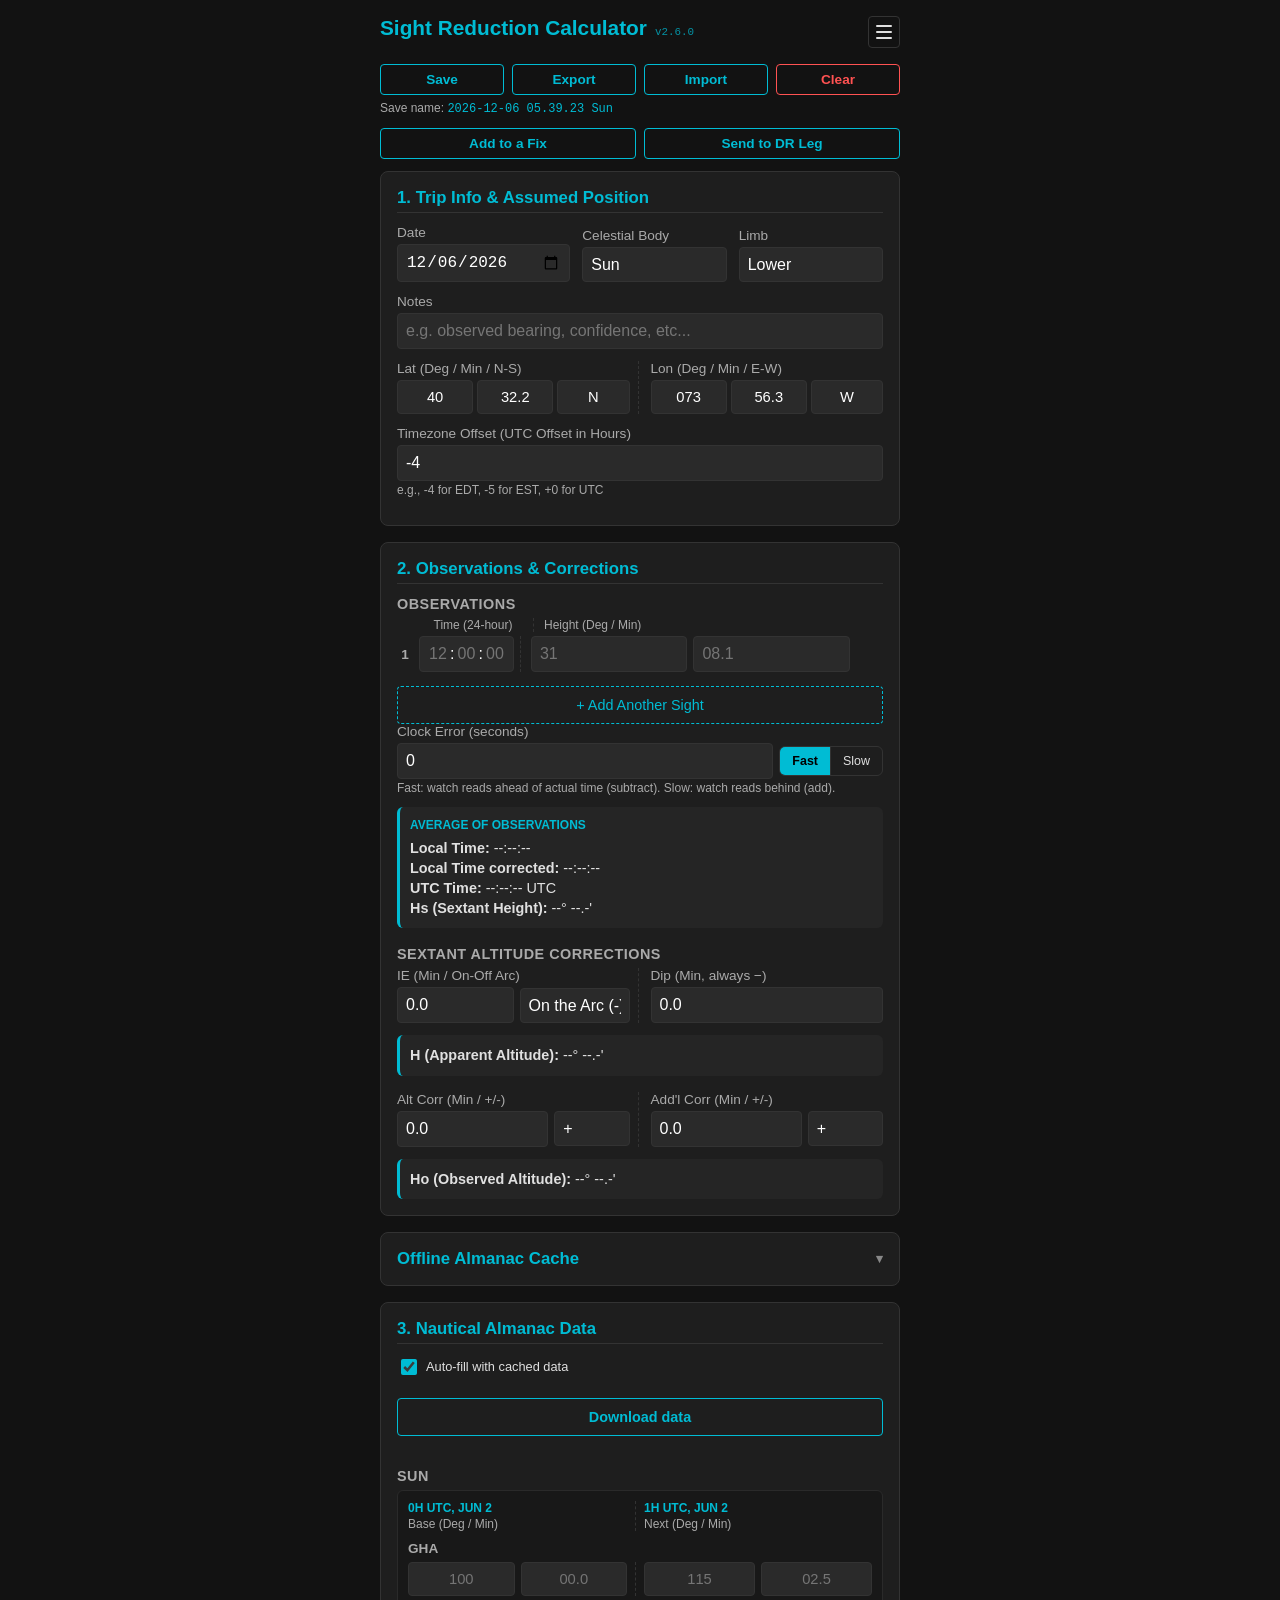
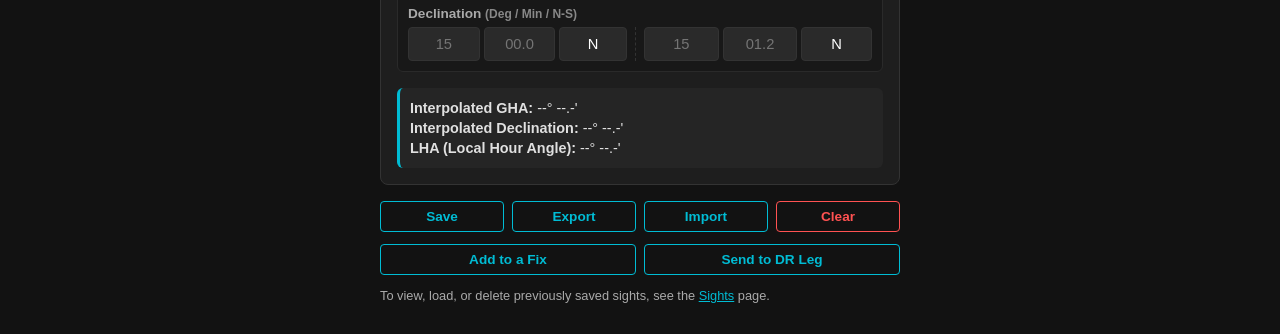
==== index.html @ 333860f7 "implement meridian passage" ====
<!DOCTYPE html>
<html lang="en">
<head>
  <meta charset="UTF-8">
  <meta name="viewport" content="width=device-width, initial-scale=1.0, maximum-scale=1.0, user-scalable=no">
  <meta name="theme-color" content="#121212">
  <title>Offline Sight Reduction</title>
  <link rel="stylesheet" href="css/style.css">
</head>
<body>

<div class="app-container">
  <div class="header-row">
    <div class="header-title-wrap">
      <h1 style="margin-bottom: 2px;">Sight Reduction Calculator</h1>
      <span id="swVersion" class="header-version">v...</span>
    </div>
    <div class="nav-menu-wrap">
      <button class="btn-hamburger" id="btnNavMenu" aria-label="Menu" aria-haspopup="true" aria-expanded="false" type="button">
        <span></span><span></span><span></span>
      </button>
      <div class="nav-menu" id="navMenu">
        <div class="nav-menu-header">Sights</div>
        <a href="index.html" class="nav-menu-item nav-menu-sub">New Sight</a>
        <a href="sights.html" class="nav-menu-item nav-menu-sub">Sights</a>
        <a href="meridian.html" class="nav-menu-item">Meridian Passage</a>
        <a href="fixes.html" class="nav-menu-item">Fixes</a>
        <a href="planning.html" class="nav-menu-item">Planning</a>
        <a href="drleg.html" class="nav-menu-item">DR Leg</a>
        <a href="passages.html" class="nav-menu-item">Passages</a>
      </div>
    </div>
  </div>

  <div class="save-export-row">
    <button class="btn-secondary" id="btnSaveSightTop">Save</button>
    <button class="btn-secondary" id="btnExportJsonTop">Export</button>
    <button class="btn-secondary" id="btnImportTop">Import</button>
    <button class="btn-clear-all" id="btnClearAll">Clear</button>
  </div>
  <div style="font-size: 0.75rem; color: #aaa; margin: -6px 0 4px;">
    Save name: <span id="autoNamePreview" style="color: var(--accent); font-family: monospace;">-</span>
  </div>
  <div class="save-export-row">
    <button class="btn-secondary" id="btnAddToFixTop">Add to a Fix</button>
    <button class="btn-secondary" id="btnSendToDrLegTop">Send to DR Leg</button>
  </div>

  <!-- SECTION 1: HEADER & AP POSITION -->
  <div class="card">
    <div class="section-title">1. Trip Info &amp; Assumed Position</div>

    <div class="form-group">
      <div class="body-inline-row">
        <div class="body-inline-col" style="flex: 1.2;">
          <label>Date</label>
          <input type="date" id="sightDate">
        </div>

        <div class="body-inline-col" style="flex: 1;">
          <label>Celestial Body</label>
          <select id="bodyType" style="width: 100%;">
            <option value="sun">Sun</option>
            <option value="moon">Moon</option>
            <option value="planet">Planet</option>
            <option value="star">Star</option>
          </select>
        </div>

        <div class="body-inline-col" id="bodyNameContainer" style="display: none; flex: 1;">
          <label id="bodyNameLabel">Name</label>
          <div class="combo-wrap">
            <input type="text" id="bodyName" placeholder="Name of Star" autocomplete="off" style="display: none;">
            <div class="combo-list" id="bodyNameSuggestions"></div>
          </div>
          <select id="planetSelect" style="display: none; width: 100%;">
            <option value="" disabled selected hidden>Select...</option>
            <option value="Jupiter">Jupiter</option>
            <option value="Mars">Mars</option>
            <option value="Saturn">Saturn</option>
            <option value="Venus">Venus</option>
          </select>
          <select id="limbSelect" style="display: none; width: 100%;">
            <option value="upper">Upper</option>
            <option value="lower" selected>Lower</option>
          </select>
        </div>
      </div>
    </div>

    <div class="form-group">
      <label>Notes</label>
      <input type="text" id="sightNotes" placeholder="e.g. observed bearing, confidence, etc...">
    </div>

    <div class="form-group">
      <div class="body-inline-row">
        <div class="body-inline-col almanac-col-border">
          <label>Lat (Deg / Min / N-S)</label>
          <div class="input-row input-row-3">
            <input type="text" inputmode="decimal" class="deg-box" id="latDeg" placeholder="40" value="40" onfocus="this.select()">
            <input type="text" inputmode="decimal" class="min-box" id="latMin" placeholder="32.2" value="32.2" onfocus="this.select()">
            <select id="latNS" class="select-compact">
              <option value="N">N</option>
              <option value="S">S</option>
            </select>
          </div>
        </div>
        <div class="body-inline-col">
          <label>Lon (Deg / Min / E-W)</label>
          <div class="input-row input-row-3">
            <input type="text" inputmode="decimal" class="deg-box" id="lonDeg" placeholder="073" value="073" onfocus="this.select()">
            <input type="text" inputmode="decimal" class="min-box" id="lonMin" placeholder="56.3" value="56.3" onfocus="this.select()">
            <select id="lonEW" class="select-compact">
              <option value="W">W</option>
              <option value="E">E</option>
            </select>
          </div>
        </div>
      </div>
      <div class="error-msg" id="errLat"></div>
      <div class="error-msg" id="errLon"></div>
    </div>

    <div class="form-group">
      <label>Timezone Offset (UTC Offset in Hours)</label>
      <div class="input-row">
        <input type="number" step="any" id="tzOffset" placeholder="-4" value="-4" onfocus="this.select()">
      </div>
      <label style="font-size: 0.75rem; margin-top:2px;">e.g., -4 for EDT, -5 for EST, +0 for UTC</label>
    </div>
  </div>

  <!-- SECTION 2: OBSERVATIONS & CORRECTIONS -->
  <div class="card">
    <div class="section-title">2. Observations &amp; Corrections</div>

    <div class="sub-title">OBSERVATIONS</div>
    <div class="input-row" style="margin-bottom: 4px;">
      <div class="observation-side-label"></div>
      <div style="flex-shrink: 0; width: 108px; font-size: 0.75rem; color: #aaa; text-align: center;">Time (24-hour)</div>
      <div style="flex: 2; font-size: 0.75rem; color: #aaa; text-align: left; border-left: 1px dashed var(--border); padding-left: 10px;">Height (Deg / Min)</div>
    </div>

    <div id="observationsContainer"></div>
    <button class="btn-add" id="btnAddSight">+ Add Another Sight</button>

    <div class="form-group">
      <label>Clock Error (seconds)</label>
      <div class="input-row">
        <input type="text" inputmode="decimal" id="clockErrorSec" placeholder="0" value="0" onfocus="this.select()">
        <div class="method-picker" role="group" aria-label="Clock error direction">
          <button type="button" class="method-btn" id="clockErrorFast" aria-pressed="true">Fast</button>
          <button type="button" class="method-btn" id="clockErrorSlow" aria-pressed="false">Slow</button>
        </div>
      </div>
      <label style="font-size: 0.75rem; margin-top: 2px;">Fast: watch reads ahead of actual time (subtract). Slow: watch reads behind (add).</label>
    </div>

    <div class="summary-box">
      <div style="font-size: 0.75rem; font-weight: bold; color: var(--accent); text-transform: uppercase; margin-bottom: 4px;">Average of Observations</div>
      <div><strong>Local Time:</strong> <span id="avgLocalTime">--:--:--</span></div>
      <div><strong>Local Time corrected:</strong> <span id="avgLocalTimeCorrected">--:--:--</span></div>
      <div><strong>UTC Time:</strong> <span id="avgUtcTime">--:--:-- UTC</span></div>
      <div><strong>Hs (Sextant Height):</strong> <span id="avgHs">--&deg; --.-'</span></div>
    </div>

    <div class="sub-title" style="margin-top: 18px;">Sextant Altitude Corrections</div>

    <div class="form-group">
      <div class="body-inline-row">
        <div class="body-inline-col almanac-col-border">
          <label>IE (Min / On-Off Arc)</label>
          <div class="input-row">
            <input type="text" inputmode="decimal" id="ieMin" placeholder="2.0" value="0.0" onfocus="this.select()">
            <select id="ieSign">
              <option value="on">On the Arc (-)</option>
              <option value="off">Off the Arc (+)</option>
            </select>
          </div>
        </div>
        <div class="body-inline-col">
          <label>Dip (Min, always &minus;)</label>
          <div class="input-row">
            <input type="text" inputmode="decimal" id="dipMin" placeholder="3.8" value="0.0" onfocus="this.select()">
          </div>
        </div>
      </div>
    </div>

    <div class="summary-box" style="margin-bottom: 16px;">
      <div><strong>H (Apparent Altitude):</strong> <span id="computedHa">--&deg; --.-'</span></div>
    </div>

    <div class="form-group">
      <div class="body-inline-row">
        <div class="body-inline-col almanac-col-border">
          <label>Alt Corr (Min / +/-)</label>
          <div class="input-row">
            <input type="text" inputmode="decimal" id="altCorrMin" placeholder="12.4" value="0.0" onfocus="this.select()">
            <select id="altCorrSign">
              <option value="+">+</option>
              <option value="-">-</option>
            </select>
          </div>
        </div>
        <div class="body-inline-col">
          <label>Add'l Corr (Min / +/-)</label>
          <div class="input-row">
            <input type="text" inputmode="decimal" id="addAltCorrMin" placeholder="0.2" value="0.0" onfocus="this.select()">
            <select id="addAltCorrSign">
              <option value="+">+</option>
              <option value="-">-</option>
            </select>
          </div>
        </div>
      </div>
    </div>

    <div class="summary-box" style="margin-top: 12px;">
      <div><strong>Ho (Observed Altitude):</strong> <span id="computedHo">--&deg; --.-'</span></div>
    </div>
  </div>

  <!-- OFFLINE ALMANAC CACHE (collapsible, collapsed by default) -->
  <div class="card">
    <details id="cacheDetails">
      <summary class="section-title cache-summary-toggle">Offline Almanac Cache</summary>

      <p class="cache-blurb">
        Pre-download almanac data (GHA/Dec for the Sun, Moon, planets, and navigational stars)
        while you have a connection, so auto-fill keeps working offline afterward.
        Dates below are UTC. Each day makes ~24 requests to USNO's free server, so for a
        routine top-up, a few days is usually plenty \u2014 14 days is the most allowed at once.
      </p>

      <div class="form-group">
        <div class="input-row">
          <div style="flex: 1;">
            <label>From (UTC)</label>
            <input type="date" id="cacheFromDate">
          </div>
          <div style="flex: 1;">
            <label>To (UTC)</label>
            <input type="date" id="cacheToDate">
          </div>
        </div>
      </div>

      <button class="btn-secondary" id="btnCacheRange" type="button">Download &amp; Cache Range</button>
      <div class="cache-progress" id="cacheProgress"></div>

      <div class="cache-summary-text" id="cacheSummary">No almanac data cached yet.</div>
      <button class="btn-secondary btn-danger-outline" id="btnClearCache" type="button">Clear Cache</button>
    </details>
  </div>

  <!-- SECTION 3: NAUTICAL ALMANAC DATA -->
  <div class="card">
    <div class="section-title">3. Nautical Almanac Data</div>

    <label class="inline-checkbox" style="margin-bottom: 12px;">
      <input type="checkbox" id="toggleAutoFillCache" checked>
      Auto-fill with cached data
    </label>
    <button class="btn-secondary" id="btnFetchUsno" type="button" disabled>Download data</button>
    <div class="usno-status" id="usnoStatus"></div>

    <!-- STAR FORM FIELDS -->
    <div id="starFields" style="display: none;">
      <div class="form-group">
        <div class="sub-title">ARIES</div>
        <div class="almanac-table">
          <div class="almanac-header-row" style="grid-template-columns: 1fr 1fr;">
            <div class="col-header-box almanac-col-border">
              <span class="col-time"><span class="lblBaseHour">0</span>h UTC, <span class="lblBaseDate">Jun 2</span></span>
              <span class="col-sub">Base (Deg / Min)</span>
            </div>
            <div class="col-header-box">
              <span class="col-time"><span class="lblNextHour">1</span>h UTC, <span class="lblNextDate">Jun 2</span></span>
              <span class="col-sub">Next (Deg / Min)</span>
            </div>
          </div>

          <div class="almanac-row-block">
            <div class="side-label">GHA</div>
            <div class="almanac-inputs-grid">
              <div class="almanac-col-border">
                <div class="input-row">
                  <input type="text" inputmode="decimal" class="deg-box" id="ghaAriesBaseDeg" placeholder="100" onfocus="this.select()">
                  <input type="text" inputmode="decimal" class="min-box" id="ghaAriesBaseMin" placeholder="00.0" onfocus="this.select()">
                </div>
              </div>
              <div>
                <div class="input-row">
                  <input type="text" inputmode="decimal" class="deg-box" id="ghaAriesNextDeg" placeholder="115" onfocus="this.select()">
                  <input type="text" inputmode="decimal" class="min-box" id="ghaAriesNextMin" placeholder="02.5" onfocus="this.select()">
                </div>
              </div>
            </div>
          </div>
        </div>
        <div class="error-msg" id="errGhaAriesBase"></div>
        <div class="error-msg" id="errGhaAriesNext"></div>
      </div>

      <div class="form-group" style="margin-top: 16px;">
        <div class="sub-title" id="starSectionHeader">STAR</div>
        <div class="almanac-table">
          <div class="almanac-row-block">
            <div class="side-label">SHA <span style="font-size:0.75rem; color:#888;">(Deg / Min)</span></div>
            <div class="input-row">
              <input type="text" inputmode="decimal" class="deg-box" id="shaDeg" placeholder="140" onfocus="this.select()">
              <input type="text" inputmode="decimal" class="min-box" id="shaMin" placeholder="12.4" onfocus="this.select()">
            </div>
          </div>

          <div class="almanac-row-block">
            <div class="side-label">Declination <span style="font-size:0.75rem; color:#888;">(Deg / Min / N-S)</span></div>
            <div class="input-row input-row-3">
              <input type="text" inputmode="decimal" class="deg-box" id="decStarDeg" placeholder="15" onfocus="this.select()">
              <input type="text" inputmode="decimal" class="min-box" id="decStarMin" placeholder="00.0" onfocus="this.select()">
              <select id="decStarNS" class="select-compact">
                <option value="N">N</option>
                <option value="S">S</option>
              </select>
            </div>
          </div>
        </div>
        <div class="error-msg" id="errSha"></div>
        <div class="error-msg" id="errDecStar"></div>
      </div>
    </div>

    <!-- NON-STAR FORM FIELDS -->
    <div id="nonStarFields">
      <div class="form-group">
        <div class="sub-title" id="nonStarSectionHeader">SUN</div>

        <div class="almanac-table">
          <div class="almanac-header-row" style="grid-template-columns: 1fr 1fr;">
            <div class="col-header-box almanac-col-border">
              <span class="col-time"><span class="lblBaseHour">0</span>h UTC, <span class="lblBaseDate">Jun 2</span></span>
              <span class="col-sub">Base (Deg / Min)</span>
            </div>
            <div class="col-header-box">
              <span class="col-time"><span class="lblNextHour">1</span>h UTC, <span class="lblNextDate">Jun 2</span></span>
              <span class="col-sub">Next (Deg / Min)</span>
            </div>
          </div>

          <div class="almanac-row-block">
            <div class="side-label">GHA</div>
            <div class="almanac-inputs-grid">
              <div class="almanac-col-border">
                <div class="input-row">
                  <input type="text" inputmode="decimal" class="deg-box" id="ghaBaseDeg" placeholder="100" onfocus="this.select()">
                  <input type="text" inputmode="decimal" class="min-box" id="ghaBaseMin" placeholder="00.0" onfocus="this.select()">
                </div>
              </div>
              <div>
                <div class="input-row">
                  <input type="text" inputmode="decimal" class="deg-box" id="ghaNextDeg" placeholder="115" onfocus="this.select()">
                  <input type="text" inputmode="decimal" class="min-box" id="ghaNextMin" placeholder="02.5" onfocus="this.select()">
                </div>
              </div>
            </div>
          </div>

          <div class="almanac-row-block">
            <div class="side-label">Declination <span style="font-size:0.75rem; color:#888;">(Deg / Min / N-S)</span></div>
            <div class="almanac-inputs-grid">
              <div class="almanac-col-border">
                <div class="input-row input-row-3">
                  <input type="text" inputmode="decimal" class="deg-box" id="decBaseDeg" placeholder="15" onfocus="this.select()">
                  <input type="text" inputmode="decimal" class="min-box" id="decBaseMin" placeholder="00.0" onfocus="this.select()">
                  <select id="decBaseNS" class="select-compact">
                    <option value="N">N</option>
                    <option value="S">S</option>
                  </select>
                </div>
              </div>
              <div>
                <div class="input-row input-row-3">
                  <input type="text" inputmode="decimal" class="deg-box" id="decNextDeg" placeholder="15" onfocus="this.select()">
                  <input type="text" inputmode="decimal" class="min-box" id="decNextMin" placeholder="01.2" onfocus="this.select()">
                  <select id="decNextNS" class="select-compact">
                    <option value="N">N</option>
                    <option value="S">S</option>
                  </select>
                </div>
              </div>
            </div>
          </div>
        </div>

        <div class="error-msg" id="errGhaBase"></div>
        <div class="error-msg" id="errGhaNext"></div>
        <div class="error-msg" id="errDecBase"></div>
        <div class="error-msg" id="errDecNext"></div>
      </div>
    </div>

    <div class="summary-box" id="almanacInterpBox" style="margin-top: 16px;">
      <div><strong>Interpolated GHA:</strong> <span id="resGHA">--&deg; --.-'</span></div>
      <div><strong>Interpolated Declination:</strong> <span id="resDec">--&deg; --.-'</span></div>
      <div><strong>LHA (Local Hour Angle):</strong> <span id="resLHA">--&deg; --.-'</span></div>
    </div>
  </div>

  <!-- SIGHT REDUCTION RESULTS CARD -->
  <div class="card" id="outputCard" style="display: none;">
    <div class="section-title">Sight Reduction Results</div>

    <div class="results">
      <div class="res-box">
        <div class="res-label">Hc (Calculated Height)</div>
        <div class="res-value" id="resHc">--</div>
      </div>
      <div class="res-box">
        <div class="res-label">Intercept</div>
        <div class="res-value" id="resIntercept">--</div>
      </div>
      <div class="res-box">
        <div class="res-label">Zn (Azimuth)</div>
        <div class="res-value" id="resZn">--</div>
      </div>
    </div>
  </div>

  <!-- SIGHT PLOT CARD -->
  <div class="card" id="chartCard" style="display: none;">
    <div class="section-title">Plot</div>
    <div class="chart-wrap" id="chartWrap">
      <div id="chartContainer"></div>
    </div>
    <div class="chart-legend">
      <span class="chart-legend-item"><span class="chart-swatch az"></span> Azimuth to body</span>
      <span class="chart-legend-item"><span class="chart-swatch lop"></span> Line of Position (LOP)</span>
    </div>
    <div class="chart-caption" id="chartCaption"></div>
  </div>

  <!-- SAVE / EXPORT / IMPORT (bottom) -->
  <div class="save-export-row">
    <button class="btn-secondary" id="btnSaveSightBottom">Save</button>
    <button class="btn-secondary" id="btnExportJsonBottom">Export</button>
    <button class="btn-secondary" id="btnImportBottom">Import</button>
    <button class="btn-clear-all" id="btnClearAllBottom">Clear</button>
  </div>
  <div class="save-export-row">
    <button class="btn-secondary" id="btnAddToFixBottom">Add to a Fix</button>
    <button class="btn-secondary" id="btnSendToDrLegBottom">Send to DR Leg</button>
  </div>

  <!-- ADD TO FIX -->
  <div class="card" id="addToFixPanel" style="display: none;">
    <div class="section-title">Add to a Fix</div>
    <div class="form-group">
      <label>Fix</label>
      <select id="addToFixSelect">
        <option value="__new__">+ Create a new fix</option>
      </select>
    </div>
    <div class="form-group" id="newFixNameGroup">
      <label>New fix name</label>
      <input type="text" id="newFixNameInput" placeholder="e.g. Morning stars">
    </div>
    <div class="save-export-row">
      <button class="btn-secondary" id="btnConfirmAddToFix">Add</button>
      <button class="btn-secondary" id="btnCancelAddToFix">Cancel</button>
    </div>
  </div>

  <p class="cache-blurb" style="margin-top: 12px;">
    To view, load, or delete previously saved sights, see the
    <a href="sights.html" style="color: var(--accent);">Sights</a> page.
  </p>
  <input type="file" id="fileImportJson" accept="application/json,.json" style="display: none;">
</div>

<div class="toast" id="toast"></div>

<script src="js/calc.js"></script>
<script src="js/storage.js"></script>
<script src="js/chart.js"></script>
<script src="js/chartPanZoom.js"></script>
<script src="js/chartFullscreen.js"></script>
<script src="js/almanacCache.js"></script>
<script src="js/fixStorage.js"></script>
<script src="js/usno.js"></script>
<script src="js/stars.js"></script>
<script src="js/nav.js"></script>
<script src="js/version.js"></script>
<script src="js/app.js"></script>
</body>
</html>
---- css/style.css ----
:root {
  --bg: #121212;
  --card: #1e1e1e;
  --text: #e0e0e0;
  --accent: #00bcd4;
  --border: #333;
  --danger: #ff5252;
  --ok: #4caf50;
  --chart-az: #00bcd4;
  --chart-lop: #ffca28;
  --chart-grid: #3a3a3a;
  --chart-fix: #ffffff;
  --chart-bisector: #bdbdbd;
  --chart-dr: #8bc34a;
}
body {
  font-family: -apple-system, BlinkMacSystemFont, "Segoe UI", Roboto, Helvetica, Arial, sans-serif;
  background-color: var(--bg);
  color: var(--text);
  margin: 0;
  padding: 16px;
  display: flex;
  justify-content: center;
}
.app-container {
  width: 100%;
  max-width: 520px;
}
.header-row {
  display: flex;
  justify-content: space-between;
  align-items: flex-start;
  gap: 12px;
  margin-bottom: 16px;
}
h1 {
  font-size: 1.3rem;
  color: var(--accent);
  margin: 0;
}
.header-title-wrap {
  display: flex;
  align-items: baseline;
  gap: 8px;
  flex-wrap: wrap;
  min-width: 0;
}
.header-version {
  font-size: 0.68rem;
  color: var(--accent);
  font-family: monospace;
  opacity: 0.75;
  white-space: nowrap;
}
.header-controls {
  display: flex;
  flex-direction: column;
  align-items: flex-end;
  gap: 6px;
  flex-shrink: 0;
}
.header-buttons {
  display: flex;
  align-items: center;
  gap: 8px;
}
.btn-clear-all {
  background: transparent;
  border: 1px solid var(--danger);
  color: var(--danger);
  padding: 6px 12px;
  border-radius: 4px;
  font-size: 0.8rem;
  cursor: pointer;
  font-weight: bold;
}

/* --- Hamburger menu --- */
.nav-menu-wrap {
  position: relative;
}
.btn-hamburger {
  background: transparent;
  border: 1px solid var(--border);
  border-radius: 4px;
  width: 32px;
  height: 32px;
  padding: 0;
  cursor: pointer;
  display: flex;
  flex-direction: column;
  align-items: center;
  justify-content: center;
  gap: 4px;
}
.btn-hamburger span {
  display: block;
  width: 16px;
  height: 2px;
  background: var(--text);
  border-radius: 1px;
}
.nav-menu {
  display: none;
  position: absolute;
  top: calc(100% + 6px);
  right: 0;
  min-width: 160px;
  background: #2a2a2a;
  border: 1px solid var(--border);
  border-radius: 6px;
  box-shadow: 0 4px 14px rgba(0, 0, 0, 0.5);
  z-index: 30;
  overflow: hidden;
}
.nav-menu.open {
  display: block;
}
.nav-menu-item {
  display: block;
  padding: 11px 14px;
  font-size: 0.9rem;
  color: var(--text);
  text-decoration: none;
  border-bottom: 1px solid #383838;
}
.nav-menu-item:last-child {
  border-bottom: none;
}
.nav-menu-item:hover,
.nav-menu-item:active {
  background: var(--accent);
  color: #000;
}
.nav-menu-header {
  display: block;
  padding: 9px 14px 3px;
  font-size: 0.7rem;
  font-weight: bold;
  letter-spacing: 0.04em;
  text-transform: uppercase;
  color: #888;
}
.nav-menu-item.nav-menu-sub {
  padding-left: 26px;
}
.card {
  background: var(--card);
  border: 1px solid var(--border);
  border-radius: 8px;
  padding: 16px;
  margin-bottom: 16px;
}
.section-title {
  font-size: 1.05rem;
  font-weight: bold;
  color: var(--accent);
  margin-bottom: 12px;
  border-bottom: 1px solid var(--border);
  padding-bottom: 4px;
}
.sub-title {
  font-size: 0.9rem;
  font-weight: bold;
  color: #aaa;
  margin: 12px 0 6px 0;
  text-transform: uppercase;
  letter-spacing: 0.5px;
}
.form-group {
  margin-bottom: 12px;
}
label {
  display: block;
  font-size: 0.85rem;
  margin-bottom: 4px;
  color: #aaa;
}
.input-row {
  display: flex;
  gap: 6px;
  align-items: center;
  min-width: 0;
}

/* Section 2 Observations Layout */
.observation-item {
  margin-bottom: 8px;
}
.observation-side-label {
  width: 16px;
  flex-shrink: 0;
  font-size: 0.85rem;
  color: #aaa;
  font-weight: bold;
  text-align: center;
}

.s-deg {
  min-width: 42px;
  flex: 1;
}

.s-min {
  min-width: 48px;
  flex: 1;
}

/* Groups the two altitude fields together, visually separated from the
   time group by the same dashed-divider convention used elsewhere on this
   page (see .almanac-col-border) -- previously just a margin, which read
   as a gap rather than a deliberate separation between two different
   kinds of field. */
.height-group {
  display: flex;
  gap: 6px;
  flex: 2;
  min-width: 0;
  border-left: 1px dashed var(--border);
  padding-left: 10px;
}

/* Inline layout for Section 1 Date, Celestial Body & Name */
.body-inline-row {
  display: flex;
  gap: 12px;
  align-items: flex-end;
}
.body-inline-col {
  flex: 1;
}

/* Section 3 Almanac Grid with Side Labels */
.almanac-table {
  background: #181818;
  padding: 10px;
  border-radius: 6px;
  border: 1px solid #2a2a2a;
  display: flex;
  flex-direction: column;
  gap: 10px;
}

.almanac-header-row {
  display: grid;
  grid-template-columns: 80px 1fr 1fr;
  gap: 8px;
  align-items: flex-end;
}

.almanac-data-row {
  display: grid;
  grid-template-columns: 80px 1fr 1fr;
  gap: 8px;
  align-items: center;
}

.almanac-row-block {
  display: flex;
  flex-direction: column;
  gap: 6px;
}

.almanac-inputs-grid {
  display: grid;
  grid-template-columns: 1fr 1fr;
  gap: 8px;
  min-width: 0;
}

.side-label {
  color: #aaa;
  font-weight: bold;
  font-size: 0.85rem;
}

.col-header-box {
  display: flex;
  flex-direction: column;
  gap: 2px;
  min-width: 0;
}

.col-header-box .col-time {
  font-size: 0.75rem;
  font-weight: bold;
  color: var(--accent);
  text-transform: uppercase;
}

.col-header-box .col-sub {
  font-size: 0.75rem;
  color: #aaa;
}

.almanac-col-border {
  border-right: 1px dashed var(--border);
  padding-right: 8px;
  min-width: 0;
}

/* All three almanac input boxes (Deg / Min / N-S) share equal, flexible
   width with no hard minimums, so a 3-box Declination row fits in the same
   column width as a 2-box GHA row -- which is also what keeps the Base|Next
   divider aligned vertically across the header, GHA, and Declination blocks
   (they all share the same .almanac-inputs-grid 1fr/1fr definition; forcing
   any one row's content wider than its 1fr share is what breaks alignment). */
.deg-box,
.min-box {
  flex: 1;
  min-width: 0;
  text-align: center;
  padding: 8px 2px;
  font-size: 0.92rem;
}

.select-compact {
  flex: 1;
  min-width: 0;
  width: auto !important;
  padding: 8px 0;
  text-align: center;
  font-size: 0.92rem;
}

/* Tighter gap specifically for 3-box rows (Deg / Min / N-S), since they have
   one more element competing for the same column width as a 2-box GHA row. */
.input-row-3 {
  gap: 4px;
}


input, select {
  background: #2a2a2a;
  border: 1px solid var(--border);
  color: #fff;
  padding: 8px;
  border-radius: 4px;
  font-size: 1rem;
  width: 100%;
  box-sizing: border-box;
  -webkit-appearance: none;
}
/* type="number" is used specifically (and only) where a field needs a
   minus sign typeable directly -- e.g. Timezone Offset -- since iOS only
   shows a "-" key on the number-style keypad, not on inputmode="decimal"'s.
   The spin-button arrows that come with type="number" don't match this
   app's plain custom-styled inputs anywhere else, so they're suppressed
   here rather than left inconsistent on just these few fields. */
input[type="number"]::-webkit-inner-spin-button,
input[type="number"]::-webkit-outer-spin-button {
  -webkit-appearance: none;
  margin: 0;
}
input[type="number"] {
  -moz-appearance: textfield;
}
input[type="checkbox"] {
  width: auto;
  height: auto;
  -webkit-appearance: checkbox;
  appearance: checkbox;
  background: transparent;
  border: none;
  padding: 0;
  accent-color: var(--accent);
  cursor: pointer;
}
input::-webkit-outer-spin-button,
input::-webkit-inner-spin-button {
  -webkit-appearance: none;
  margin: 0;
}
input[type=number] {
  -moz-appearance: textfield;
  appearance: textfield;
}
select {
  width: 110px;
}
.time-box {
  width: 36px;
  text-align: center;
  padding: 8px 2px;
}
.time-hm {
  display: inline-flex;
  align-items: center;
  background: #2a2a2a;
  border: 1px solid var(--border);
  border-radius: 4px;
  padding: 0 6px;
}
/* The compact "HH:MM" / "HH:MM:SS" look: each digit-box keeps its existing
   behavior (numeric-only, auto-advance -- see wireDigitBox/autoFocusNext)
   entirely unchanged; only its OWN border/background is removed here so the
   shared .time-hm wrapper is what reads as a single field, with the colons
   as plain static text between the boxes rather than gaps between separate
   inputs. Deliberately not type="time": that's a native control, and on iOS
   it always shows a scroll-wheel picker (not a keyboard) plus AM/PM unless
   the device itself is set to 24h -- neither is under this page's control
   with type="time". type="text" inputmode="numeric" (already what these
   boxes use) is what gets a plain number keypad with no AM/PM at all. */
.time-hm .time-box {
  background: transparent;
  border: none;
  border-radius: 0;
  padding: 8px 1px;
  width: 24px;
}
/* Without the box's own border (removed above so the group reads as one
   field), there's otherwise no visible cue for WHICH digit position is
   active -- most noticeable right when a new observation row auto-focuses
   its Hour box (see addObservationLine's autoFocus), where the focus move
   is real (confirmed: document.activeElement does update correctly) but
   was easy to read as "didn't happen" with nothing to see. A background
   highlight on just the focused box restores that visible cue without
   touching any of the underlying focus/auto-advance logic. */
.time-hm .time-box:focus {
  outline: none;
  background: rgba(0, 188, 212, 0.18);
  border-radius: 3px;
}
.time-hm:focus-within {
  border-color: var(--accent);
}
.time-hm > span {
  color: #fff;
  user-select: none;
}
.planning-row {
  display: flex;
  gap: 14px;
  align-items: flex-end;
  margin-bottom: 10px;
  flex-wrap: wrap;
}
.planning-cell {
  display: flex;
  flex-direction: column;
  gap: 3px;
}
.planning-cell label {
  font-size: 0.72rem;
  color: #aaa;
}
.planning-cell-lat {
  width: 44px;
}
.btn-add {
  background: transparent;
  border: 1px dashed var(--accent);
  color: var(--accent);
  padding: 10px;
  border-radius: 4px;
  font-size: 0.9rem;
  cursor: pointer;
  width: 100%;
  margin-top: 6px;
}
.btn-del {
  background: var(--danger);
  color: #fff;
  border: none;
  padding: 8px 8px;
  border-radius: 4px;
  cursor: pointer;
  font-weight: bold;
  flex-shrink: 0;
}
.btn-calc {
  width: 100%;
  background: var(--accent);
  color: #000;
  font-weight: bold;
  border: none;
  padding: 12px;
  border-radius: 4px;
  font-size: 1rem;
  cursor: pointer;
  margin-top: 12px;
}
.btn-secondary {
  width: 100%;
  background: transparent;
  color: var(--accent);
  font-weight: bold;
  border: 1px solid var(--accent);
  padding: 10px;
  border-radius: 4px;
  font-size: 0.9rem;
  cursor: pointer;
  margin-top: 8px;
}
.save-export-row {
  display: flex;
  gap: 8px;
  margin: 12px 0;
}
.save-export-row .btn-secondary,
.save-export-row .btn-clear-all {
  width: auto;
  flex: 1;
  margin-top: 0;
  padding: 7px 4px;
  font-size: 0.85rem;
  text-align: center;
}
.summary-box {
  background: #252525;
  padding: 10px;
  border-radius: 6px;
  border-left: 3px solid var(--accent);
  margin-top: 10px;
  font-size: 0.9rem;
  line-height: 1.4;
}
.summary-box-error {
  border: 1px solid var(--danger);
  border-left: 3px solid var(--danger);
}
.results {
  display: grid;
  grid-template-columns: repeat(3, 1fr);
  gap: 8px;
  margin-top: 8px;
}
.res-box {
  background: #252525;
  padding: 10px 6px;
  border-radius: 6px;
  border-left: 3px solid var(--accent);
  text-align: center;
  min-width: 0;
}
.res-label {
  font-size: 0.68rem;
  color: #888;
  text-transform: uppercase;
}
.res-value {
  font-size: 0.95rem;
  font-weight: bold;
  margin-top: 4px;
  word-break: break-word;
}
.input-error {
  border: 2px solid var(--danger) !important;
  background-color: rgba(255, 82, 82, 0.1) !important;
}
.error-msg {
  color: var(--danger);
  font-size: 0.75rem;
  margin-top: 4px;
  display: none;
  font-weight: bold;
}

.usno-status {
  font-size: 0.8rem;
  margin-top: 6px;
  min-height: 1.1em;
  line-height: 1.4;
}
.usno-status.loading {
  color: var(--accent);
}
.usno-status.ok {
  color: var(--ok);
}
.usno-status.error {
  color: var(--danger);
  font-weight: bold;
}
@keyframes autofillFlash {
  0% { background-color: rgba(76, 175, 80, 0.35); }
  100% { background-color: #2a2a2a; }
}
.autofilled-flash {
  animation: autofillFlash 1.2s ease-out;
}

/* --- Offline Almanac Cache --- */
.cache-blurb {
  font-size: 0.8rem;
  color: #aaa;
  margin: 0 0 12px 0;
  line-height: 1.45;
}
.planning-manual-grid {
  display: grid;
  grid-template-columns: 1fr 1fr;
  gap: 4px 16px;
}
@media (max-width: 480px) {
  .planning-manual-grid {
    grid-template-columns: 1fr;
  }
}
.cache-progress {
  font-size: 0.8rem;
  margin-top: 6px;
  min-height: 1.1em;
  line-height: 1.4;
}
.cache-progress.loading {
  color: var(--accent);
}
.cache-progress.ok {
  color: var(--ok);
}
.cache-progress.error {
  color: var(--danger);
  font-weight: bold;
}
.cache-summary-text {
  font-size: 0.8rem;
  color: #888;
  margin: 10px 0;
  line-height: 1.5;
}
.btn-danger-outline {
  border-color: var(--danger);
  color: var(--danger);
}
.btn-back {
  background: transparent;
  border: none;
  color: var(--accent);
  font-size: 1.1rem;
  cursor: pointer;
  padding: 0 8px 0 0;
  vertical-align: middle;
}

/* --- Fixes list page --- */
.fix-list-header {
  display: flex;
  align-items: center;
  gap: 12px;
  margin-bottom: 16px;
}
.btn-new-fix {
  background: var(--accent);
  color: #000;
  font-weight: bold;
  border: none;
  padding: 10px 16px;
  border-radius: 6px;
  font-size: 0.9rem;
  cursor: pointer;
  flex-shrink: 0;
  white-space: nowrap;
}
.sight-color-dot {
  display: inline-block;
  width: 18px;
  height: 18px;
  border-radius: 5px;
  flex-shrink: 0;
  margin-right: 10px;
  vertical-align: middle;
}
.saved-item-info-row {
  display: flex;
  align-items: center;
}

/* --- <details>/<summary> collapsible section (Offline Almanac Cache) --- */
details > summary.cache-summary-toggle {
  cursor: pointer;
  list-style: none;
  margin-bottom: 0;
  border-bottom: none;
  padding-bottom: 0;
  display: flex;
  align-items: center;
  justify-content: space-between;
}
details > summary.cache-summary-toggle::-webkit-details-marker {
  display: none;
}
details > summary.cache-summary-toggle::after {
  content: '\25BE';
  font-size: 0.8rem;
  color: #888;
  transition: transform 0.15s ease;
  margin-left: 8px;
}
details[open] > summary.cache-summary-toggle::after {
  transform: rotate(180deg);
}
details > summary.cache-summary-toggle {
  border-bottom: 1px solid var(--border);
  padding-bottom: 4px;
  margin-bottom: 12px;
}
details:not([open]) > summary.cache-summary-toggle {
  border-bottom: none;
  padding-bottom: 0;
  margin-bottom: 0;
}

/* --- Searchable combo (Star Name autocomplete) --- */
.combo-wrap {
  position: relative;
}
.combo-list {
  display: none;
  position: absolute;
  top: 100%;
  left: 0;
  right: 0;
  margin-top: 2px;
  background: #2a2a2a;
  border: 1px solid var(--border);
  border-radius: 4px;
  max-height: 220px;
  overflow-y: auto;
  z-index: 20;
  box-shadow: 0 4px 14px rgba(0, 0, 0, 0.45);
}
.combo-item {
  padding: 9px 12px;
  font-size: 0.9rem;
  cursor: pointer;
  border-bottom: 1px solid #333;
}
.combo-item:last-child {
  border-bottom: none;
}
.combo-item:hover,
.combo-item.active {
  background: var(--accent);
  color: #000;
}

/* --- Chart / Plot --- */
.chart-wrap {
  display: flex;
  justify-content: center;
  position: relative;
}
/* Anything wrapping a chart's actual render target in an extra div (done
   for chartFullscreen.js's benefit -- see its own header comment for why)
   needs that inner div to actually fill the flex container's width;
   otherwise it sizes to its own content instead of the space available,
   and the SVG inside it (which sizes itself as a % of ITS parent) has
   nothing real to size against. This was the actual cause of the chart
   rendering "exceedingly small" in normal view after the fullscreen
   wrapper was introduced -- not something the fullscreen CSS itself
   touched, but a direct structural consequence of adding that wrapper
   without also constraining what's now inside it. Targeted structurally
   (direct child of .chart-wrap) rather than by a specific id, so any
   future chart wrapped the same way gets this automatically rather than
   requiring it to be remembered each time.
*/
.chart-wrap > div {
  width: 100%;
  min-width: 0;
}
.chart-fs-toggle {
  position: absolute;
  top: 4px;
  right: 4px;
  width: 30px;
  height: 30px;
  padding: 0;
  background: rgba(0, 0, 0, 0.45);
  border: 1px solid var(--border);
  border-radius: 4px;
  color: var(--text);
  font-size: 15px;
  line-height: 1;
  cursor: pointer;
  z-index: 2;
}
.chart-fs-reset {
  position: absolute;
  top: 4px;
  right: 40px;
  width: 30px;
  height: 30px;
  padding: 0;
  background: rgba(0, 0, 0, 0.45);
  border: 1px solid var(--border);
  border-radius: 4px;
  color: var(--text);
  font-size: 16px;
  line-height: 1;
  cursor: pointer;
  z-index: 2;
}
.chart-wrap-fullscreen {
  position: fixed;
  top: 0;
  left: 0;
  right: 0;
  bottom: 0;
  width: 100vw;
  height: 100vh;
  background: var(--bg);
  z-index: 1000;
  display: flex;
  justify-content: center;
  align-items: center;
  padding: 24px;
  box-sizing: border-box;
  overflow: hidden; /* keeps zoomed/panned content from visually escaping the overlay */
  touch-action: none; /* pan/zoom handles its own touch gestures; this stops the browser's own pinch/scroll from fighting it */
}
/* width/height: auto here (with only max-width/max-height:100% capping
   them) was the actual bug reported: this SVG has a viewBox but no
   explicit width/height attribute of its own, so "auto" gives the browser
   nothing concrete to size FROM -- it falls back to a tiny default
   replaced-element size instead of growing to fill the overlay, which is
   exactly what produced a full-screen overlay with no visible chart in
   it. min(90vw, 90vh) sizes both dimensions directly off the viewport
   instead -- since the chart's own viewBox is square, using the same
   value for both gives the largest square that fits within 90% of
   whichever viewport dimension is smaller, with no dependency on the
   flex container's own sizing behavior for an SVG child. */
.chart-wrap-fullscreen .chart-svg {
  width: min(90vw, 90vh);
  height: min(90vw, 90vh);
  max-width: none;
}
body.chart-fs-open {
  overflow: hidden;
}
.chart-select-caption {
  position: absolute;
  left: 8px;
  right: 8px;
  bottom: 6px;
  padding: 6px 10px;
  background: rgba(0, 0, 0, 0.55);
  border: 1px solid var(--border);
  border-radius: 4px;
  font-size: 0.78rem;
  color: var(--text);
  text-align: center;
  z-index: 3;
  pointer-events: none; /* it's a caption, not a control -- taps pass through to the chart underneath */
}
.chart-select-sheet {
  position: absolute;
  left: 0;
  right: 0;
  bottom: 0;
  background: var(--card);
  border-top: 1px solid var(--border);
  border-radius: 10px 10px 0 0;
  padding: 16px 18px 20px;
  z-index: 5;
  box-shadow: 0 -4px 18px rgba(0, 0, 0, 0.4);
}
.chart-select-close {
  position: absolute;
  top: 10px;
  right: 12px;
  background: transparent;
  border: none;
  color: var(--text);
  font-size: 16px;
  cursor: pointer;
  padding: 4px;
}
.chart-select-title {
  font-weight: bold;
  font-size: 1rem;
  margin-bottom: 6px;
  padding-right: 24px;
}
.chart-select-line {
  font-size: 0.85rem;
  color: #ccc;
  line-height: 1.5;
}
.chart-select-open {
  margin-top: 12px;
  width: 100%;
  padding: 10px;
  background: var(--accent);
  color: #000;
  font-weight: bold;
  border: none;
  border-radius: 6px;
  cursor: pointer;
}
.chart-select-picker {
  position: absolute;
  left: 0;
  right: 0;
  bottom: 0;
  background: var(--card);
  border-top: 1px solid var(--border);
  border-radius: 10px 10px 0 0;
  padding: 14px 16px 18px;
  z-index: 5;
  box-shadow: 0 -4px 18px rgba(0, 0, 0, 0.4);
  max-height: 60%;
  overflow-y: auto;
}
.chart-select-picker-title {
  font-size: 0.8rem;
  color: #999;
  margin-bottom: 8px;
}
.chart-select-picker-row {
  display: block;
  width: 100%;
  text-align: left;
  padding: 10px 8px;
  background: transparent;
  border: none;
  border-top: 1px solid var(--border);
  color: var(--text);
  font-size: 0.88rem;
  cursor: pointer;
}
.chart-select-picker-row:first-of-type {
  border-top: none;
}
.chart-svg {
  width: 100%;
  height: auto;
  max-width: 100%;
}
.chart-axis-label {
  font-size: 10px;
  fill: #999;
  stroke: var(--card);
  stroke-width: 3px;
  paint-order: stroke fill;
}
.chart-point-label {
  font-size: 12px;
  fill: var(--text);
  font-weight: bold;
}
.chart-az-label {
  font-size: 11px;
  fill: var(--chart-az);
  font-weight: bold;
}
.chart-badge-label {
  font-size: 10px;
  font-weight: bold;
  fill: #000;
}
.chart-transfer-label {
  font-size: 9px;
  font-weight: bold;
  stroke: var(--card);
  stroke-width: 3px;
  paint-order: stroke fill;
}
.chart-lop-label {
  font-size: 9px;
  font-weight: bold;
  stroke: var(--card);
  stroke-width: 3px;
  paint-order: stroke fill;
}
.chart-fix-label {
  font-size: 11px;
  font-weight: bold;
  fill: var(--chart-fix);
  stroke: var(--card);
  stroke-width: 3px;
  paint-order: stroke fill;
}
.plot-controls {
  display: flex;
  align-items: center;
  justify-content: space-between;
  flex-wrap: wrap;
  gap: 12px;
  margin-bottom: 12px;
}
.inline-checkbox {
  display: flex;
  align-items: center;
  gap: 6px;
  font-size: 0.8rem;
  color: var(--text);
  cursor: pointer;
}
.inline-checkbox input {
  width: 16px;
  height: 16px;
}
.method-picker {
  display: inline-flex;
  flex-shrink: 0;
  border: 1px solid var(--border);
  border-radius: 6px;
  overflow: hidden;
}
.method-btn {
  background: transparent;
  color: var(--text);
  border: none;
  padding: 7px 12px;
  font-size: 0.78rem;
  cursor: pointer;
}
.method-btn + .method-btn {
  border-left: 1px solid var(--border);
}
.method-btn[aria-pressed="true"] {
  background: var(--accent);
  color: #000;
  font-weight: bold;
}
.method-btn:disabled {
  opacity: 0.4;
  cursor: not-allowed;
}
.chart-legend {
  display: flex;
  gap: 16px;
  justify-content: center;
  flex-wrap: wrap;
  margin-top: 8px;
  font-size: 0.8rem;
  color: #aaa;
}
.chart-legend-item {
  display: flex;
  align-items: center;
  gap: 6px;
}
.chart-swatch {
  display: inline-block;
  width: 18px;
  height: 0;
  border-top-width: 2.5px;
  border-top-style: solid;
}
.chart-swatch.az {
  border-top-color: var(--chart-az);
  border-top-style: dashed;
}
.chart-swatch.lop {
  border-top-color: var(--chart-lop);
}
.chart-legend-item.fix-legend-item {
  font-weight: bold;
  color: var(--text);
}
.chart-legend-toggle {
  cursor: pointer;
}
.chart-legend-toggle input[type="checkbox"] {
  width: 14px;
  height: 14px;
}
.fix-icon {
  flex-shrink: 0;
}
.chart-caption {
  text-align: center;
  font-size: 0.8rem;
  color: #888;
  margin-top: 10px;
  line-height: 1.5;
}

/* --- Section 4: Save / Export / Saved Sights --- */
.file-import-label {
  display: block;
  text-align: center;
  background: transparent;
  color: var(--accent);
  font-weight: bold;
  border: 1px solid var(--accent);
  padding: 10px;
  border-radius: 4px;
  font-size: 0.9rem;
  cursor: pointer;
  margin-top: 8px;
}
.file-import-label input[type=file] {
  display: none;
}
.saved-list {
  margin-top: 10px;
  display: flex;
  flex-direction: column;
  gap: 8px;
}
.saved-item {
  background: #252525;
  border: 1px solid var(--border);
  border-radius: 6px;
  padding: 10px 12px;
  display: flex;
  justify-content: space-between;
  align-items: center;
  gap: 8px;
}
.saved-item-highlight {
  border-color: var(--accent);
  box-shadow: 0 0 0 1px var(--accent);
}
.saved-item-info {
  font-size: 0.85rem;
  line-height: 1.3;
}
.saved-item-info .saved-item-title {
  font-weight: bold;
  color: var(--text);
}
.saved-item-info .saved-item-meta {
  color: #888;
  font-size: 0.75rem;
}
.saved-item-actions {
  display: flex;
  gap: 6px;
  flex-shrink: 0;
}
.btn-mini {
  border: none;
  border-radius: 4px;
  padding: 6px 10px;
  font-size: 0.75rem;
  font-weight: bold;
  cursor: pointer;
}
.btn-mini-load {
  background: var(--accent);
  color: #000;
}
.btn-mini-fix,
.btn-mini-drleg {
  background: transparent;
  border: 1px solid var(--accent);
  color: var(--accent);
}
.btn-mini-del {
  background: var(--danger);
  color: #fff;
}
.empty-note {
  font-size: 0.8rem;
  color: #888;
  font-style: italic;
  margin-top: 8px;
}
.toast {
  position: fixed;
  bottom: 16px;
  left: 50%;
  transform: translateX(-50%);
  background: #2a2a2a;
  border: 1px solid var(--accent);
  color: var(--text);
  padding: 10px 16px;
  border-radius: 6px;
  font-size: 0.85rem;
  z-index: 1000;
  opacity: 0;
  pointer-events: none;
  transition: opacity 0.2s ease;
}
.toast.show {
  opacity: 1;
}
.toast.error {
  border-color: var(--danger);
}
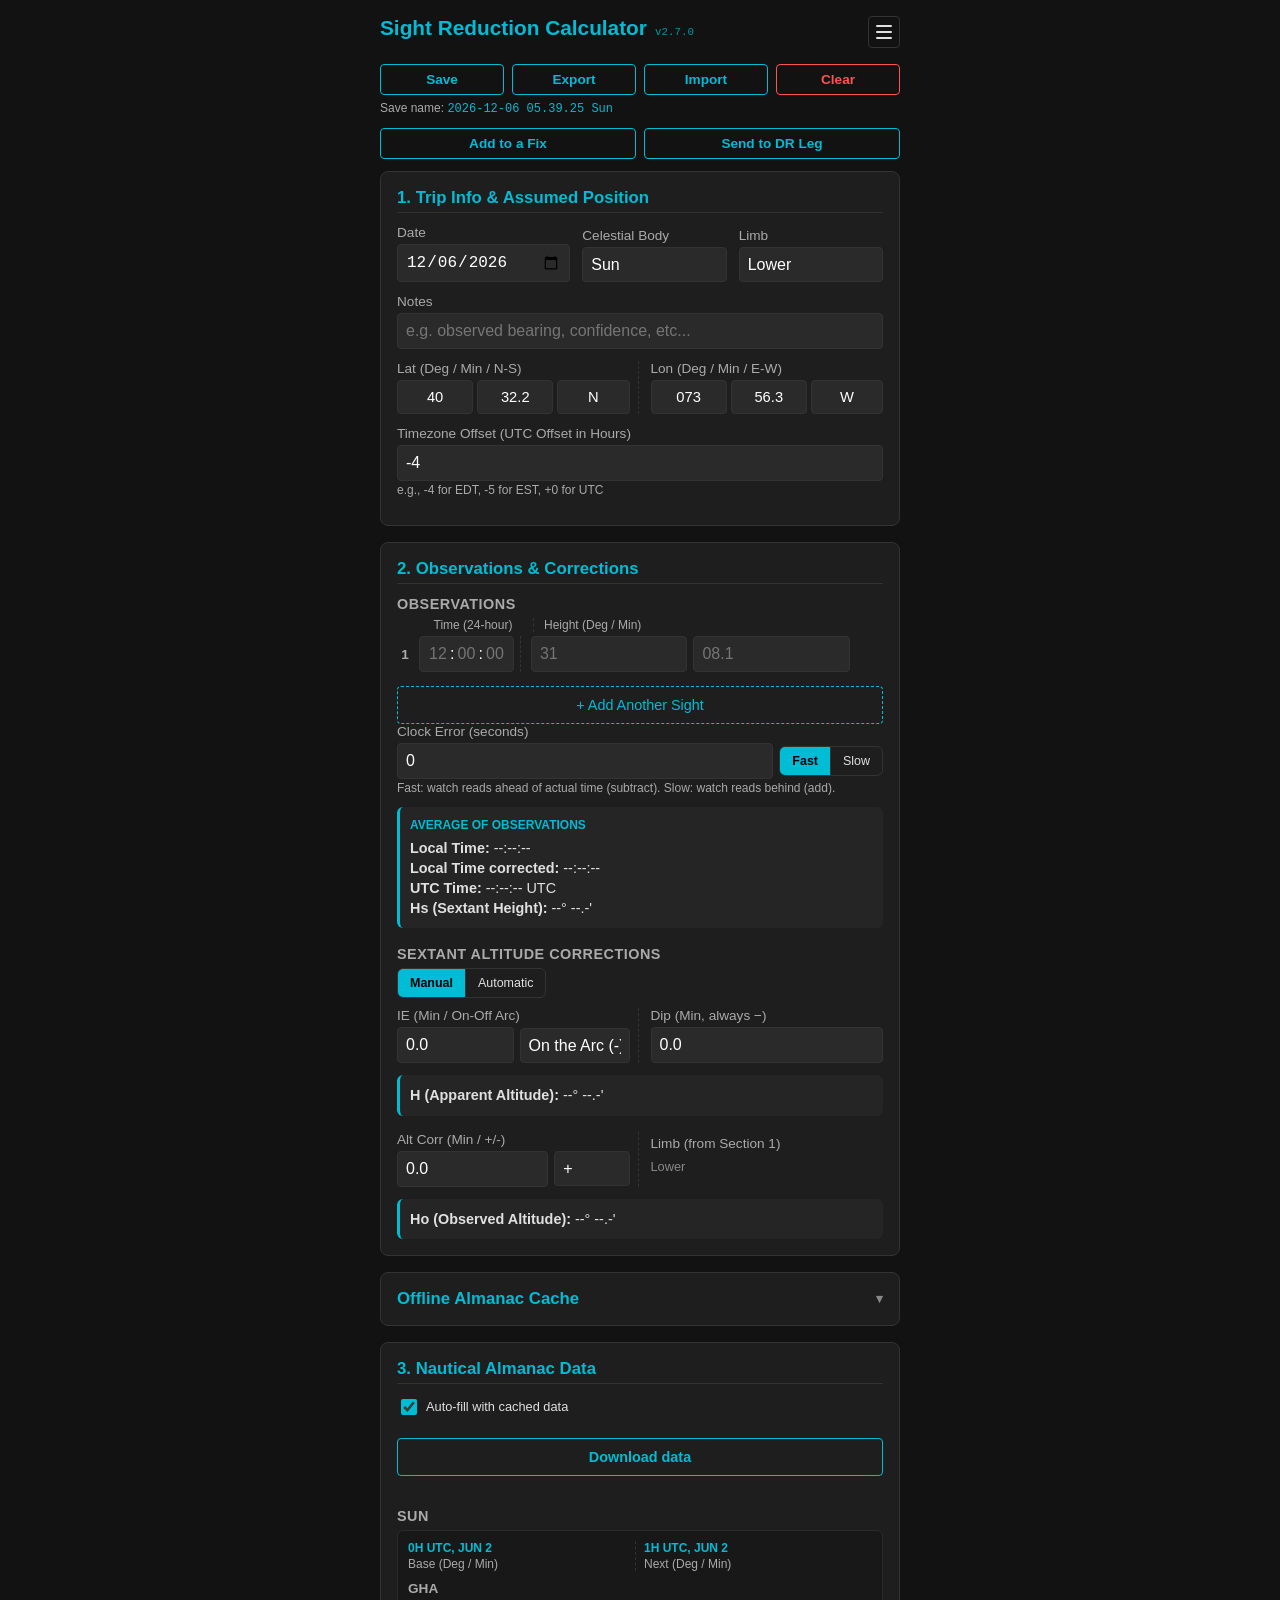
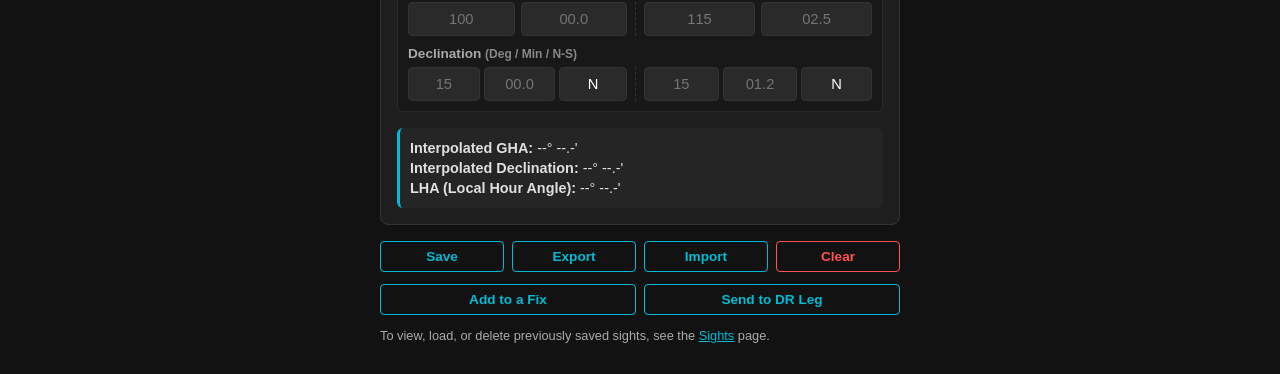
==== commit b1e0c5d2: "first pass" ====
--- a/index.html
+++ b/index.html
@@ -167,6 +167,14 @@
 
     <div class="sub-title" style="margin-top: 18px;">Sextant Altitude Corrections</div>
 
+    <div class="plot-controls" style="margin-bottom: 10px;">
+      <div class="method-picker" role="group" aria-label="Altitude corrections mode">
+        <button type="button" class="method-btn" id="corrModeManual" aria-pressed="true">Manual</button>
+        <button type="button" class="method-btn" id="corrModeAuto" aria-pressed="false">Automatic</button>
+      </div>
+    </div>
+
+    <!-- 0. Index Error -- unchanged in both modes -->
     <div class="form-group">
       <div class="body-inline-row">
         <div class="body-inline-col almanac-col-border">
@@ -179,12 +187,25 @@
             </select>
           </div>
         </div>
-        <div class="body-inline-col">
+
+        <!-- 1. Dip -->
+        <div class="body-inline-col" id="dipManualCol">
           <label>Dip (Min, always &minus;)</label>
           <div class="input-row">
             <input type="text" inputmode="decimal" id="dipMin" placeholder="3.8" value="0.0" onfocus="this.select()">
           </div>
         </div>
+        <div class="body-inline-col" id="dipAutoCol" style="display:none;">
+          <label>Height of Eye (always &minus;)</label>
+          <div class="input-row">
+            <input type="text" inputmode="decimal" id="heightEyeValue" placeholder="9" onfocus="this.select()">
+            <select id="heightEyeUnit">
+              <option value="ft">ft</option>
+              <option value="m">m</option>
+            </select>
+          </div>
+          <label style="font-size: 0.7rem; margin-top: 2px;">Computed Dip: <span id="computedDipDisplay">--.-'</span></label>
+        </div>
       </div>
     </div>
 
@@ -192,7 +213,8 @@
       <div><strong>H (Apparent Altitude):</strong> <span id="computedHa">--&deg; --.-'</span></div>
     </div>
 
-    <div class="form-group">
+    <!-- 2. Alt Corr (refraction + semi-diameter) -->
+    <div class="form-group" id="altCorrManualGroup">
       <div class="body-inline-row">
         <div class="body-inline-col almanac-col-border">
           <label>Alt Corr (Min / +/-)</label>
@@ -204,6 +226,19 @@
             </select>
           </div>
         </div>
+        <div class="body-inline-col" id="altCorrLimbReminderCol" style="display:none;">
+          <label>Limb (from Section 1)</label>
+          <div class="cache-summary-text" id="altCorrLimbReminder" style="margin-top: 6px;">--</div>
+        </div>
+      </div>
+    </div>
+    <div class="form-group" id="altCorrAutoGroup" style="display:none;">
+      <div class="cache-summary-text" id="altCorrAutoBreakdown">--</div>
+    </div>
+
+    <!-- 3. Add'l Corr (horizontal/altitude parallax) -- Moon and Venus only -->
+    <div class="form-group" id="addAltCorrCard" style="display:none;">
+      <div class="body-inline-row" id="addAltCorrManualRow">
         <div class="body-inline-col">
           <label>Add'l Corr (Min / +/-)</label>
           <div class="input-row">
@@ -214,6 +249,18 @@
             </select>
           </div>
         </div>
+      </div>
+      <div class="cache-summary-text" id="addAltCorrAutoDisplay" style="display:none;">--</div>
+    </div>
+
+    <!-- 4. Moon Upper-Limb Correction -- manual mode, Moon + upper limb only -->
+    <div class="form-group" id="moonUpperLimbCard" style="display:none;">
+      <div class="summary-box">
+        <div><strong>Moon Upper-Limb Correction:</strong> <span id="moonUpperLimbValue">-30.0'</span></div>
+        <p class="cache-blurb" style="margin: 6px 0 0;">
+          The semi-diameter correction in the Almanac is based on the lower limb; this correction
+          accounts for an upper-limb observation.
+        </p>
       </div>
     </div>
 
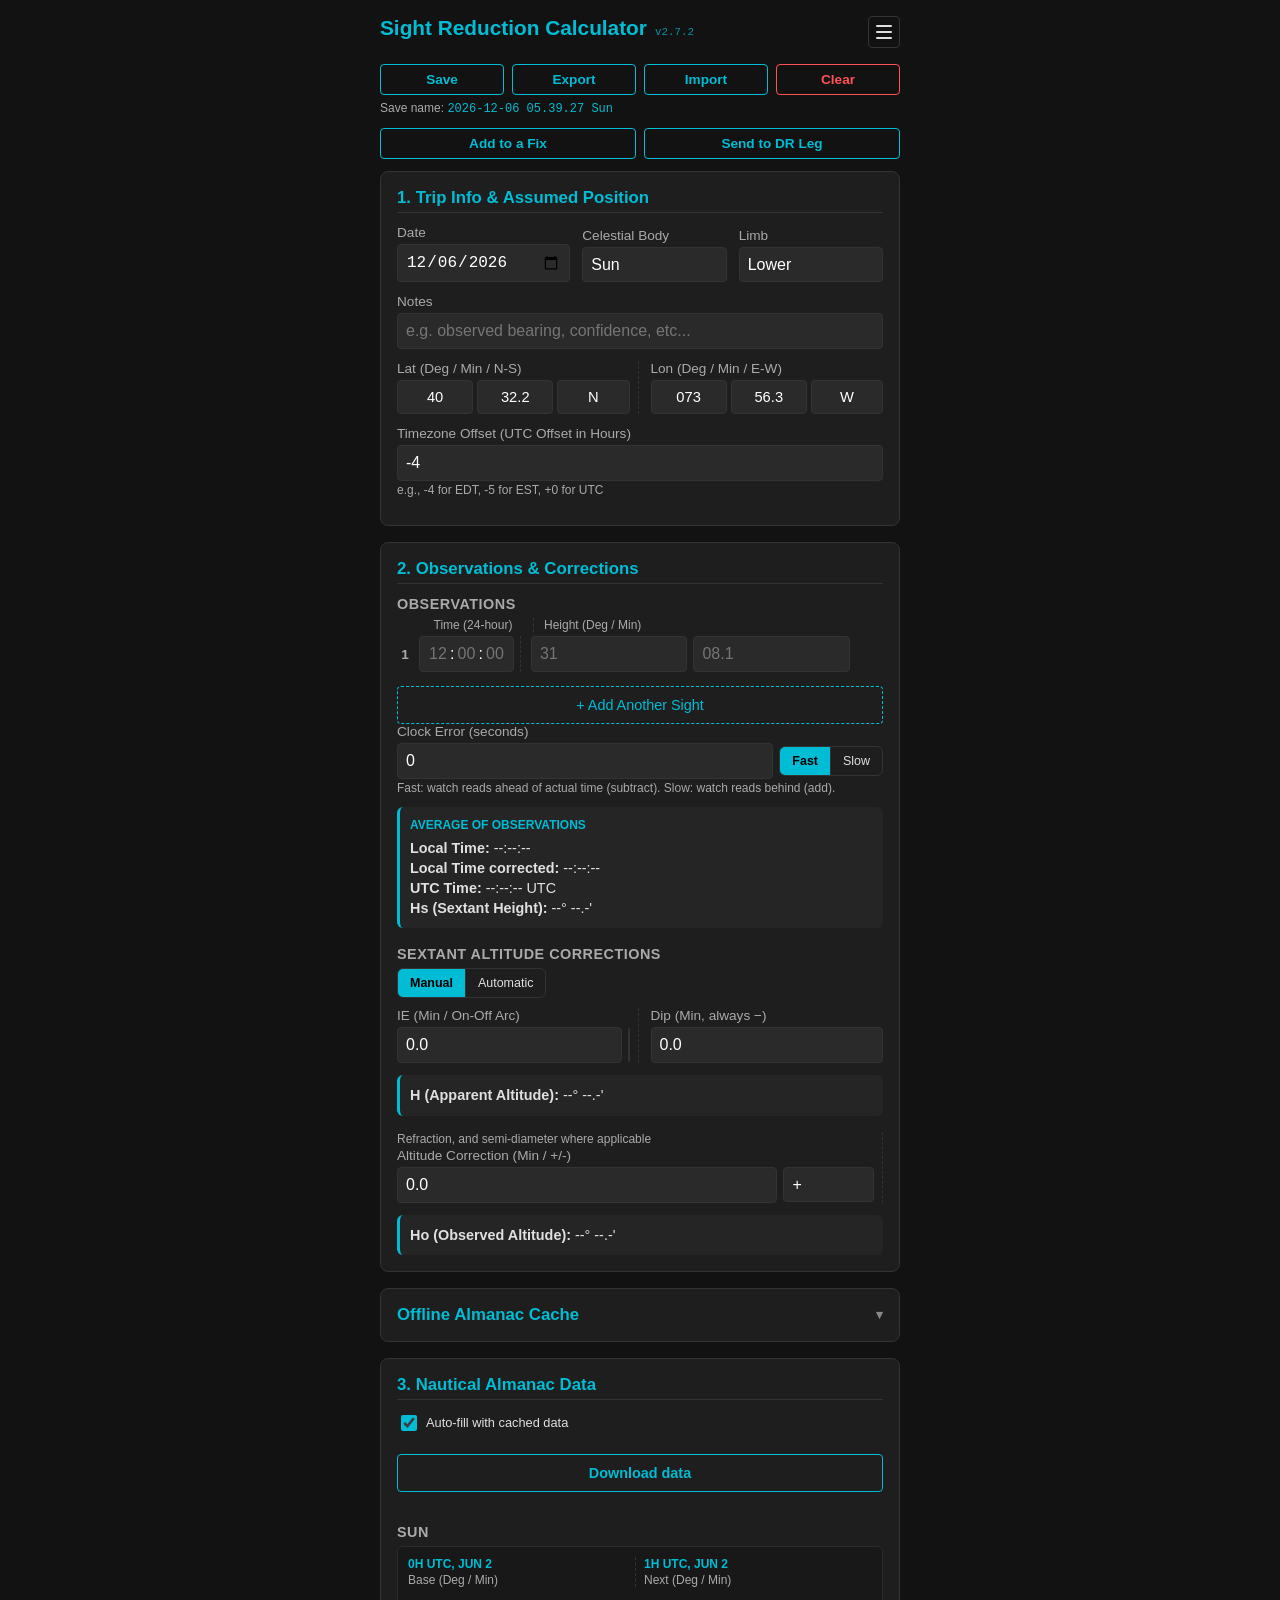
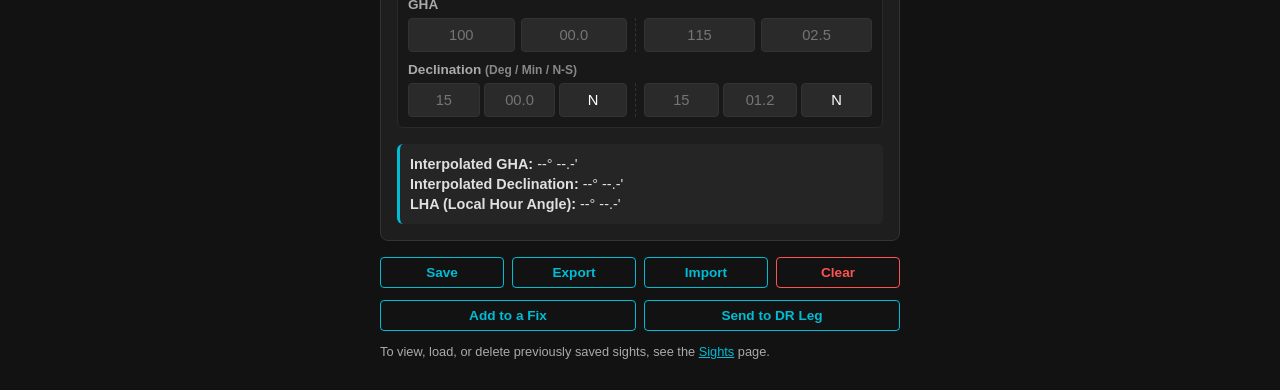
==== commit 90ee0a42: "take 3" ====
--- a/index.html
+++ b/index.html
@@ -181,9 +181,9 @@
           <label>IE (Min / On-Off Arc)</label>
           <div class="input-row">
             <input type="text" inputmode="decimal" id="ieMin" placeholder="2.0" value="0.0" onfocus="this.select()">
-            <select id="ieSign">
-              <option value="on">On the Arc (-)</option>
-              <option value="off">Off the Arc (+)</option>
+            <select id="ieSign" class="select-compact">
+              <option value="on">On (-)</option>
+              <option value="off">Off (+)</option>
             </select>
           </div>
         </div>
@@ -196,15 +196,16 @@
           </div>
         </div>
         <div class="body-inline-col" id="dipAutoCol" style="display:none;">
-          <label>Height of Eye (always &minus;)</label>
+          <label>Height of Eye</label>
           <div class="input-row">
-            <input type="text" inputmode="decimal" id="heightEyeValue" placeholder="9" onfocus="this.select()">
-            <select id="heightEyeUnit">
+            <input type="text" inputmode="decimal" id="heightEyeValue" class="narrow-input" placeholder="9" onfocus="this.select()">
+            <select id="heightEyeUnit" class="select-compact">
               <option value="ft">ft</option>
               <option value="m">m</option>
             </select>
-          </div>
-          <label style="font-size: 0.7rem; margin-top: 2px;">Computed Dip: <span id="computedDipDisplay">--.-'</span></label>
+            <label style="font-size: 0.75rem; color: #aaa; margin: 0 2px 0 6px;">Dip</label>
+            <input type="text" id="computedDipDisplay" class="narrow-input" value="--.-'" disabled>
+          </div>
         </div>
       </div>
     </div>
@@ -213,11 +214,12 @@
       <div><strong>H (Apparent Altitude):</strong> <span id="computedHa">--&deg; --.-'</span></div>
     </div>
 
-    <!-- 2. Alt Corr (refraction + semi-diameter) -->
-    <div class="form-group" id="altCorrManualGroup">
+    <!-- 2. Altitude Correction (refraction + semi-diameter, where applicable -- always relevant, never hidden) -->
+    <div class="form-group">
       <div class="body-inline-row">
         <div class="body-inline-col almanac-col-border">
-          <label>Alt Corr (Min / +/-)</label>
+          <label class="composition-label">Refraction, and semi-diameter where applicable</label>
+          <label>Altitude Correction (Min / +/-)</label>
           <div class="input-row">
             <input type="text" inputmode="decimal" id="altCorrMin" placeholder="12.4" value="0.0" onfocus="this.select()">
             <select id="altCorrSign">
@@ -225,22 +227,13 @@
               <option value="-">-</option>
             </select>
           </div>
-        </div>
-        <div class="body-inline-col" id="altCorrLimbReminderCol" style="display:none;">
-          <label>Limb (from Section 1)</label>
-          <div class="cache-summary-text" id="altCorrLimbReminder" style="margin-top: 6px;">--</div>
-        </div>
-      </div>
-    </div>
-    <div class="form-group" id="altCorrAutoGroup" style="display:none;">
-      <div class="cache-summary-text" id="altCorrAutoBreakdown">--</div>
-    </div>
-
-    <!-- 3. Add'l Corr (horizontal/altitude parallax) -- Moon and Venus only -->
-    <div class="form-group" id="addAltCorrCard" style="display:none;">
-      <div class="body-inline-row" id="addAltCorrManualRow">
-        <div class="body-inline-col">
-          <label>Add'l Corr (Min / +/-)</label>
+          <div class="error-msg" id="altCorrAutoNote" style="display:none;"></div>
+        </div>
+
+        <!-- 3. Additional Alt Corr (horizontal/altitude parallax) -- Moon and Venus only -->
+        <div class="body-inline-col" id="addAltCorrCol" style="display:none;">
+          <label class="composition-label">Parallax, where applicable</label>
+          <label>Additional Alt Corr (Min / +/-)</label>
           <div class="input-row">
             <input type="text" inputmode="decimal" id="addAltCorrMin" placeholder="0.2" value="0.0" onfocus="this.select()">
             <select id="addAltCorrSign">
@@ -248,9 +241,9 @@
               <option value="-">-</option>
             </select>
           </div>
-        </div>
-      </div>
-      <div class="cache-summary-text" id="addAltCorrAutoDisplay" style="display:none;">--</div>
+          <div class="error-msg" id="addAltCorrAutoNote" style="display:none;"></div>
+        </div>
+      </div>
     </div>
 
     <!-- 4. Moon Upper-Limb Correction -- manual mode, Moon + upper limb only -->
--- a/css/style.css
+++ b/css/style.css
@@ -327,6 +327,28 @@
    one more element competing for the same column width as a 2-box GHA row. */
 .input-row-3 {
   gap: 4px;
+}
+
+/* A short numeric field that shouldn't stretch to fill its .input-row the
+   way most fields here deliberately do (e.g. Height of Eye, its computed
+   Dip readout) -- content-sized instead of flex:1. */
+.narrow-input {
+  flex: 0 0 56px;
+  width: 56px;
+  min-width: 0;
+  text-align: center;
+  padding: 8px 4px;
+  font-size: 0.92rem;
+}
+
+/* Small static caption above a corrections field explaining what it's
+   composed of (e.g. "Refraction, and semi-diameter where applicable"). */
+.composition-label {
+  font-weight: normal;
+  font-size: 0.75rem;
+  color: #aaa;
+  display: block;
+  margin-bottom: 2px;
 }
 
 
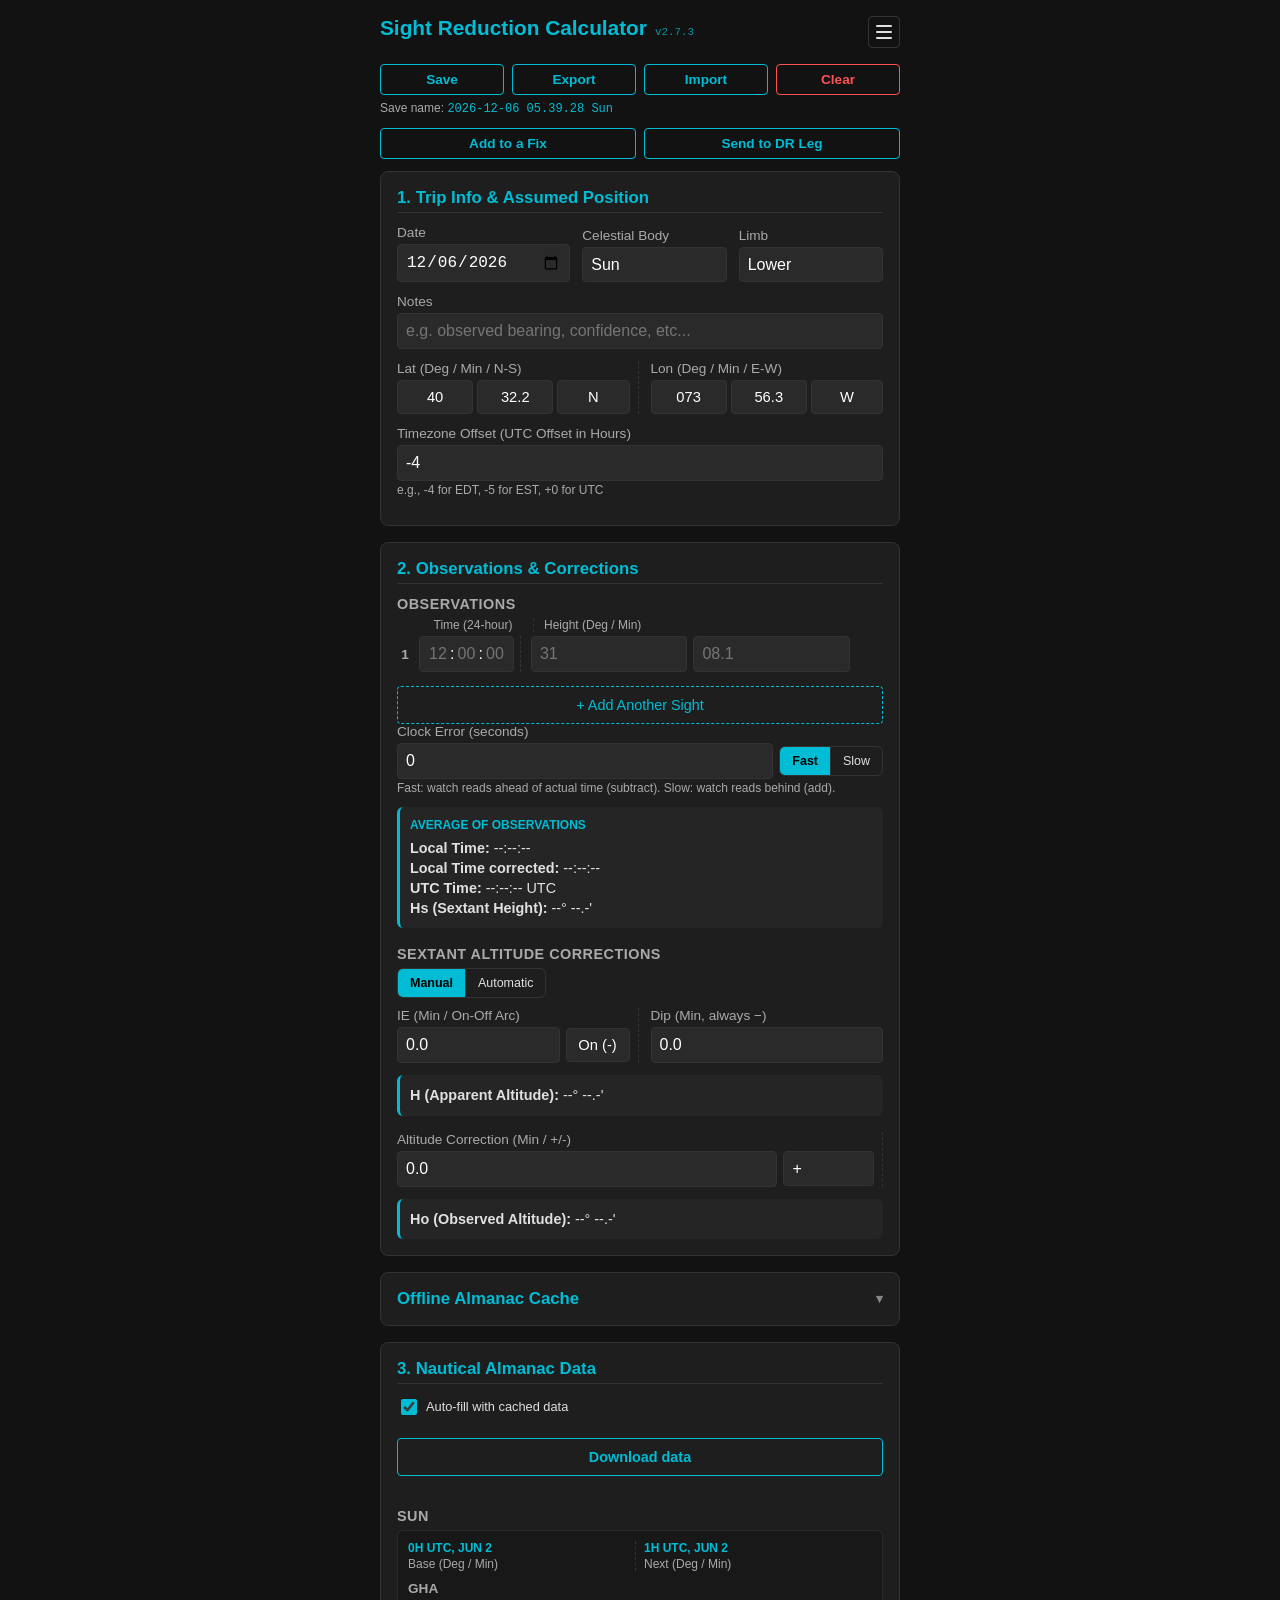
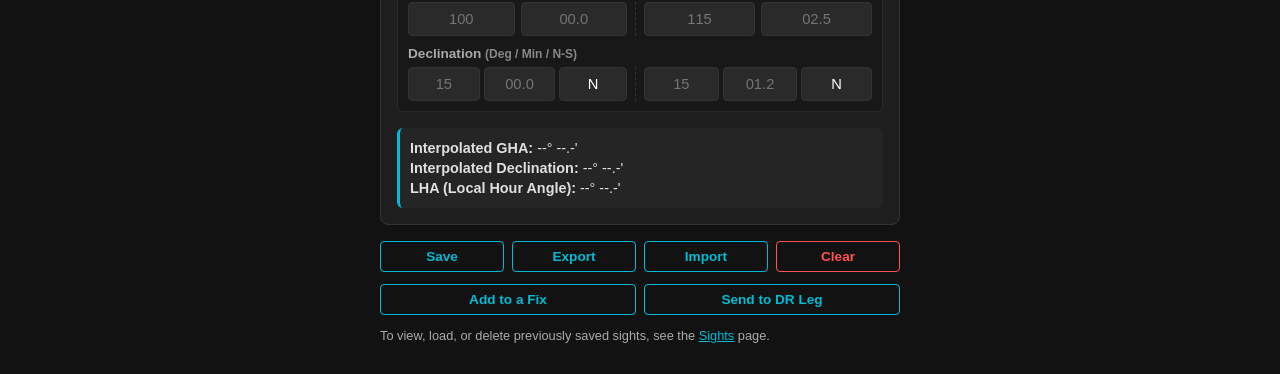
==== commit e1757392: "take 4" ====
--- a/index.html
+++ b/index.html
@@ -181,7 +181,7 @@
           <label>IE (Min / On-Off Arc)</label>
           <div class="input-row">
             <input type="text" inputmode="decimal" id="ieMin" placeholder="2.0" value="0.0" onfocus="this.select()">
-            <select id="ieSign" class="select-compact">
+            <select id="ieSign" class="select-fit">
               <option value="on">On (-)</option>
               <option value="off">Off (+)</option>
             </select>
@@ -196,15 +196,23 @@
           </div>
         </div>
         <div class="body-inline-col" id="dipAutoCol" style="display:none;">
-          <label>Height of Eye</label>
-          <div class="input-row">
-            <input type="text" inputmode="decimal" id="heightEyeValue" class="narrow-input" placeholder="9" onfocus="this.select()">
-            <select id="heightEyeUnit" class="select-compact">
-              <option value="ft">ft</option>
-              <option value="m">m</option>
-            </select>
-            <label style="font-size: 0.75rem; color: #aaa; margin: 0 2px 0 6px;">Dip</label>
-            <input type="text" id="computedDipDisplay" class="narrow-input" value="--.-'" disabled>
+          <div class="body-inline-row">
+            <div class="body-inline-col">
+              <label>Height of Eye</label>
+              <div class="input-row">
+                <input type="text" inputmode="decimal" id="heightEyeValue" class="narrow-input" placeholder="9" onfocus="this.select()">
+                <select id="heightEyeUnit" class="select-fit">
+                  <option value="ft">ft</option>
+                  <option value="m">m</option>
+                </select>
+              </div>
+            </div>
+            <div class="body-inline-col">
+              <label>Dip</label>
+              <div class="input-row">
+                <input type="text" id="computedDipDisplay" class="narrow-input readonly-display" value="--.-'" disabled>
+              </div>
+            </div>
           </div>
         </div>
       </div>
@@ -218,7 +226,6 @@
     <div class="form-group">
       <div class="body-inline-row">
         <div class="body-inline-col almanac-col-border">
-          <label class="composition-label">Refraction, and semi-diameter where applicable</label>
           <label>Altitude Correction (Min / +/-)</label>
           <div class="input-row">
             <input type="text" inputmode="decimal" id="altCorrMin" placeholder="12.4" value="0.0" onfocus="this.select()">
@@ -232,7 +239,7 @@
 
         <!-- 3. Additional Alt Corr (horizontal/altitude parallax) -- Moon and Venus only -->
         <div class="body-inline-col" id="addAltCorrCol" style="display:none;">
-          <label class="composition-label">Parallax, where applicable</label>
+          <div class="cache-summary-text" id="addAltCorrLimbReminder" style="display:none; margin-bottom: 2px;">--</div>
           <label>Additional Alt Corr (Min / +/-)</label>
           <div class="input-row">
             <input type="text" inputmode="decimal" id="addAltCorrMin" placeholder="0.2" value="0.0" onfocus="this.select()">
--- a/css/style.css
+++ b/css/style.css
@@ -341,14 +341,27 @@
   font-size: 0.92rem;
 }
 
-/* Small static caption above a corrections field explaining what it's
-   composed of (e.g. "Refraction, and semi-diameter where applicable"). */
-.composition-label {
-  font-weight: normal;
-  font-size: 0.75rem;
-  color: #aaa;
-  display: block;
-  margin-bottom: 2px;
+/* A <select> that must stay legible next to a sibling that ISN'T also
+   flex:1 (e.g. a plain input, or .narrow-input's flex:0 0 56px) -- unlike
+   .select-compact (flex:1; min-width:0, meant for siblings that are ALSO
+   flex:1 and share space proportionally, e.g. Section 1's Deg/Min/N-S
+   trio), this one refuses to shrink below its own option text at all, so
+   e.g. "Off (+)" never gets squeezed toward unreadable/unclickable. */
+.select-fit {
+  flex: 0 0 auto;
+  width: auto !important;
+  padding: 8px 10px;
+  text-align: center;
+  font-size: 0.92rem;
+}
+
+/* A field whose value is computed, not typed -- disabled already blocks
+   editing, but browsers' own disabled styling is subtle; this makes it
+   unmistakable at a glance. */
+.readonly-display {
+  font-style: italic;
+  opacity: 0.75;
+  cursor: default;
 }
 
 
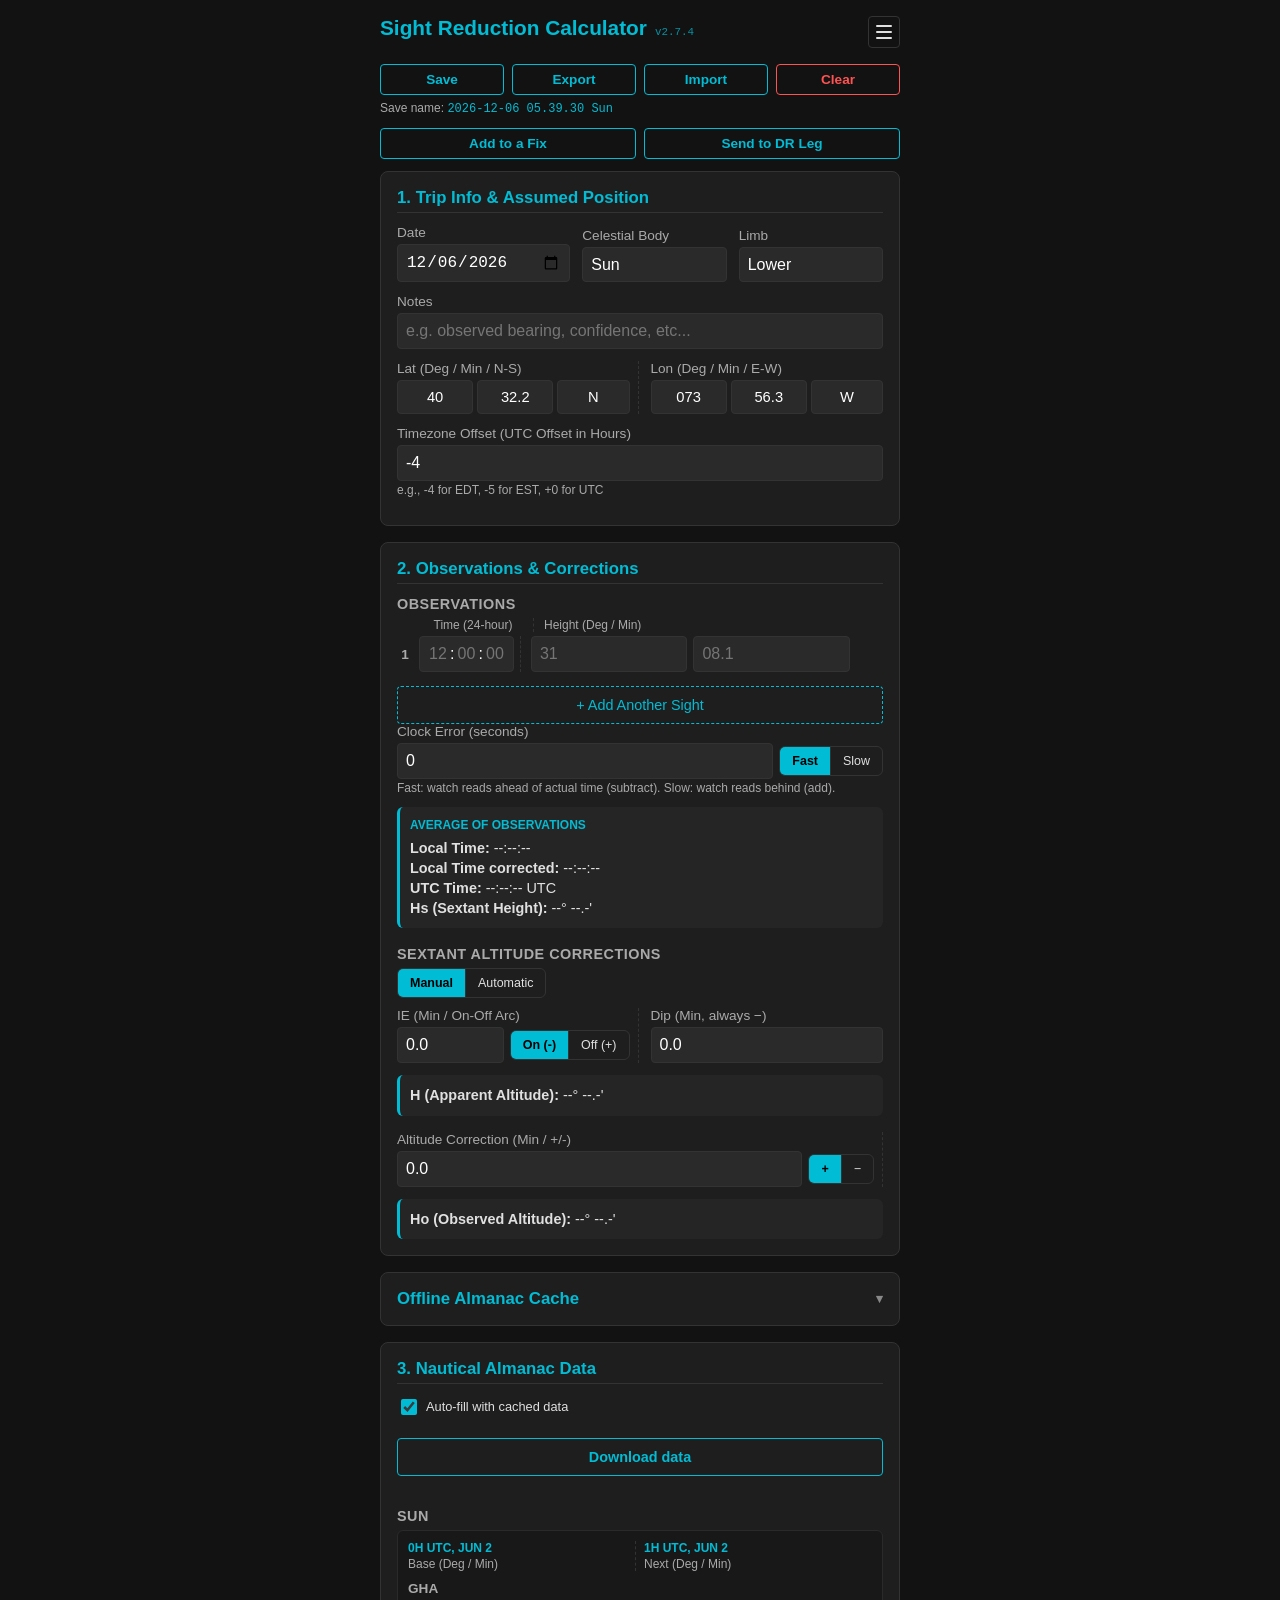
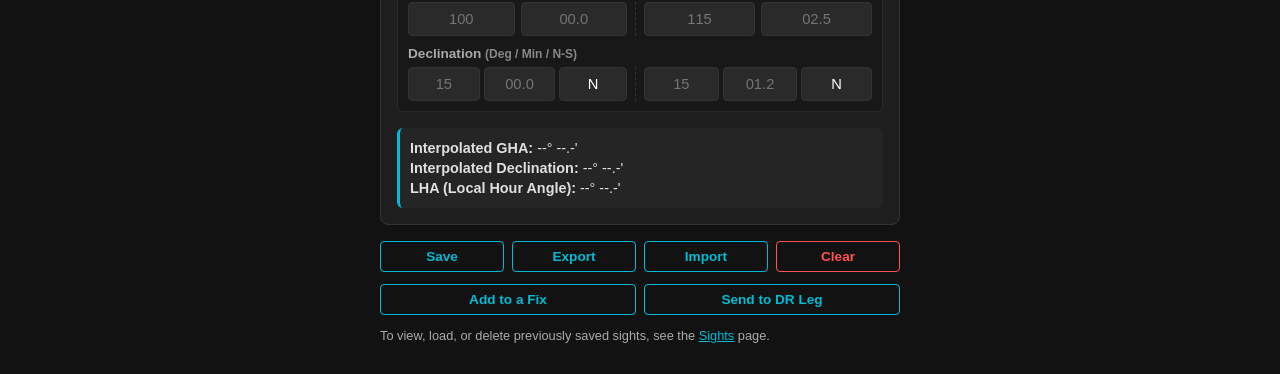
==== commit 51496341: "take 5" ====
--- a/index.html
+++ b/index.html
@@ -181,10 +181,14 @@
           <label>IE (Min / On-Off Arc)</label>
           <div class="input-row">
             <input type="text" inputmode="decimal" id="ieMin" placeholder="2.0" value="0.0" onfocus="this.select()">
-            <select id="ieSign" class="select-fit">
+            <select id="ieSign" style="display:none;">
               <option value="on">On (-)</option>
               <option value="off">Off (+)</option>
             </select>
+            <div class="method-picker" role="group" aria-label="Index Error sign">
+              <button type="button" class="method-btn" id="ieOnBtn" aria-pressed="true">On (-)</button>
+              <button type="button" class="method-btn" id="ieOffBtn" aria-pressed="false">Off (+)</button>
+            </div>
           </div>
         </div>
 
@@ -201,10 +205,14 @@
               <label>Height of Eye</label>
               <div class="input-row">
                 <input type="text" inputmode="decimal" id="heightEyeValue" class="narrow-input" placeholder="9" onfocus="this.select()">
-                <select id="heightEyeUnit" class="select-fit">
+                <select id="heightEyeUnit" style="display:none;">
                   <option value="ft">ft</option>
                   <option value="m">m</option>
                 </select>
+                <div class="method-picker" role="group" aria-label="Height of eye unit">
+                  <button type="button" class="method-btn" id="heightEyeFtBtn" aria-pressed="true">ft</button>
+                  <button type="button" class="method-btn" id="heightEyeMBtn" aria-pressed="false">m</button>
+                </div>
               </div>
             </div>
             <div class="body-inline-col">
@@ -229,10 +237,14 @@
           <label>Altitude Correction (Min / +/-)</label>
           <div class="input-row">
             <input type="text" inputmode="decimal" id="altCorrMin" placeholder="12.4" value="0.0" onfocus="this.select()">
-            <select id="altCorrSign">
+            <select id="altCorrSign" style="display:none;">
               <option value="+">+</option>
               <option value="-">-</option>
             </select>
+            <div class="method-picker" role="group" aria-label="Altitude Correction sign">
+              <button type="button" class="method-btn" id="altCorrPlusBtn" aria-pressed="true">+</button>
+              <button type="button" class="method-btn" id="altCorrMinusBtn" aria-pressed="false">&minus;</button>
+            </div>
           </div>
           <div class="error-msg" id="altCorrAutoNote" style="display:none;"></div>
         </div>
@@ -243,10 +255,14 @@
           <label>Additional Alt Corr (Min / +/-)</label>
           <div class="input-row">
             <input type="text" inputmode="decimal" id="addAltCorrMin" placeholder="0.2" value="0.0" onfocus="this.select()">
-            <select id="addAltCorrSign">
+            <select id="addAltCorrSign" style="display:none;">
               <option value="+">+</option>
               <option value="-">-</option>
             </select>
+            <div class="method-picker" role="group" aria-label="Additional Alt Corr sign">
+              <button type="button" class="method-btn" id="addAltCorrPlusBtn" aria-pressed="true">+</button>
+              <button type="button" class="method-btn" id="addAltCorrMinusBtn" aria-pressed="false">&minus;</button>
+            </div>
           </div>
           <div class="error-msg" id="addAltCorrAutoNote" style="display:none;"></div>
         </div>
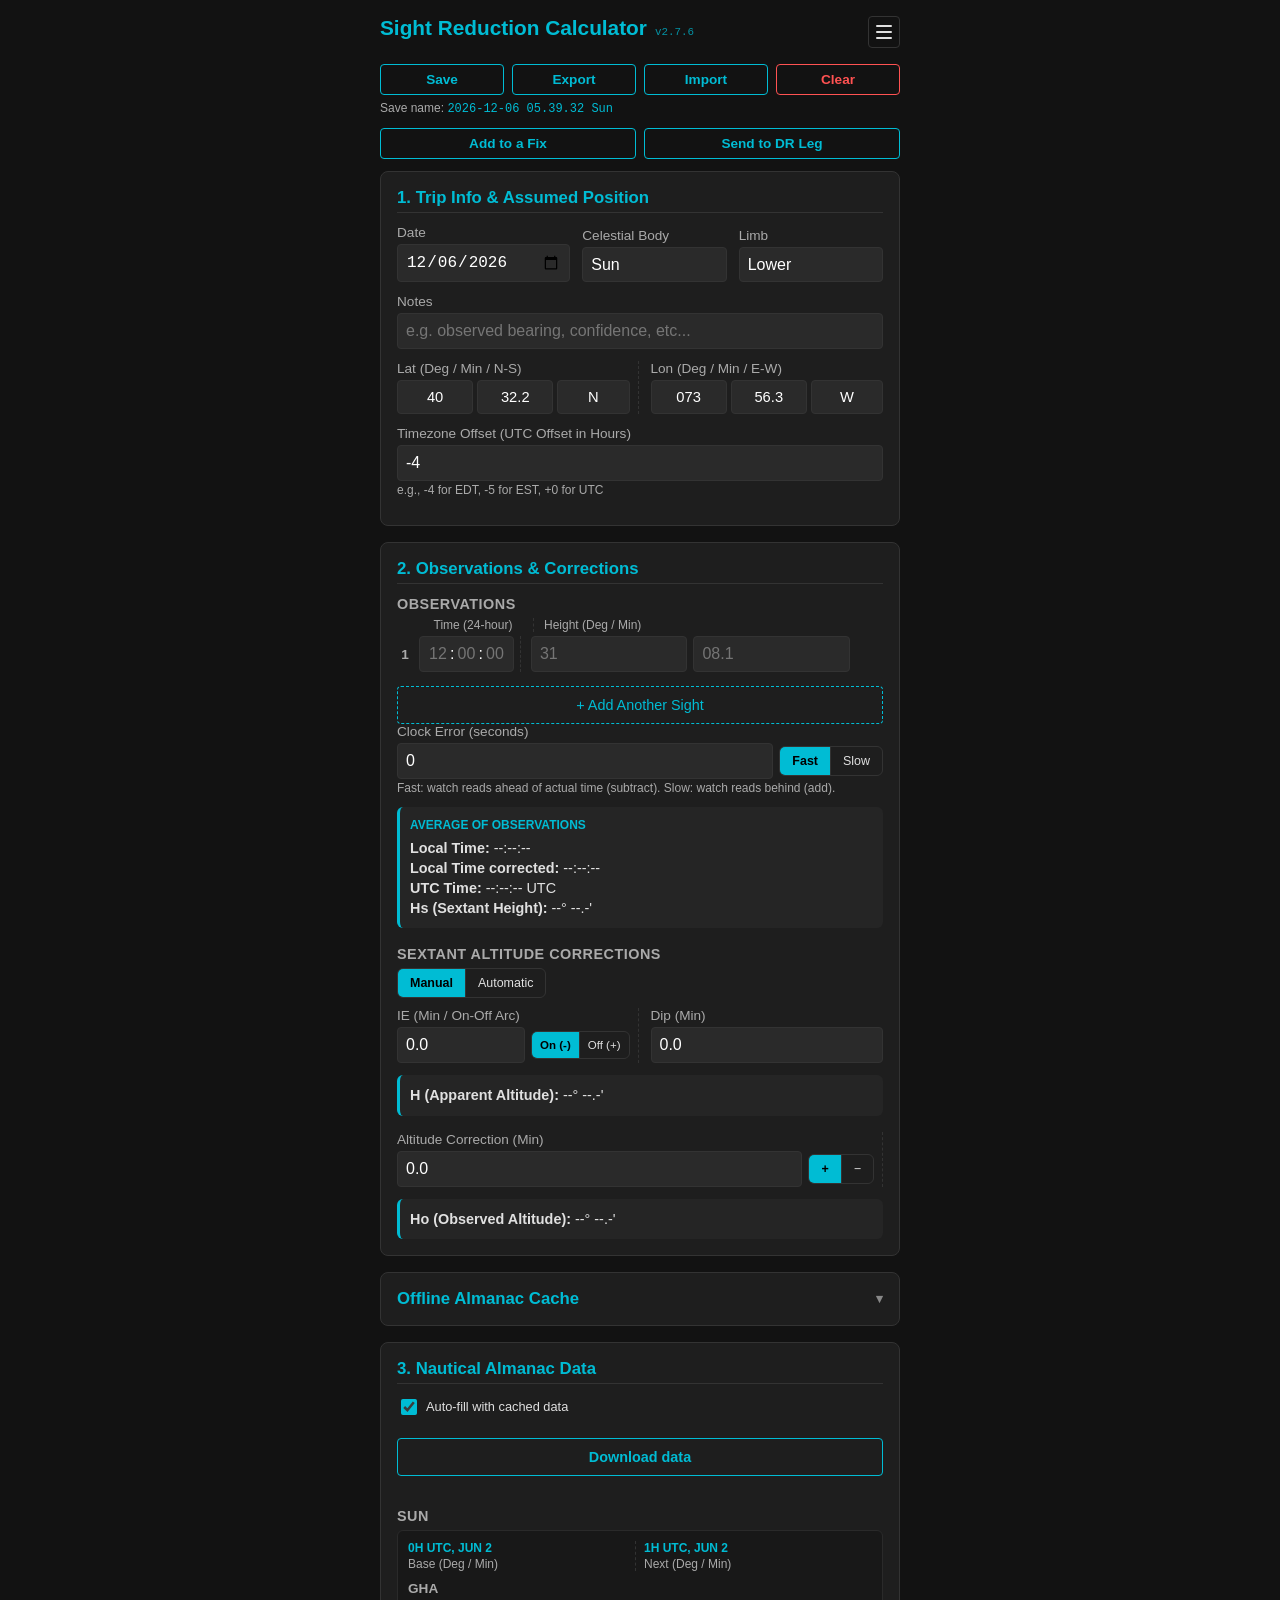
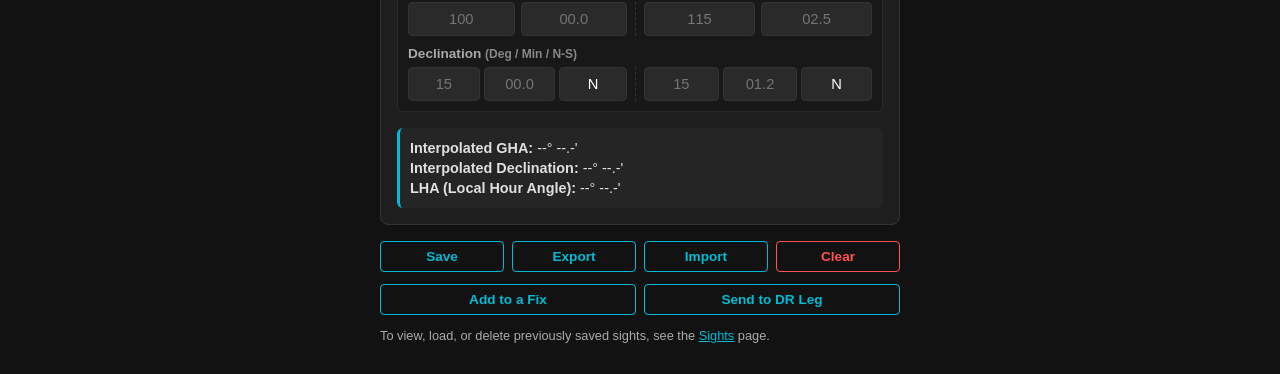
==== commit a9f96560: "resize to accomodate mobile" ====
--- a/index.html
+++ b/index.html
@@ -180,12 +180,12 @@
         <div class="body-inline-col almanac-col-border">
           <label>IE (Min / On-Off Arc)</label>
           <div class="input-row">
-            <input type="text" inputmode="decimal" id="ieMin" placeholder="2.0" value="0.0" onfocus="this.select()">
+            <input type="text" inputmode="decimal" id="ieMin" placeholder="2.0" value="0.0" onfocus="this.select()" style="min-width: 44px;">
             <select id="ieSign" style="display:none;">
               <option value="on">On (-)</option>
               <option value="off">Off (+)</option>
             </select>
-            <div class="method-picker" role="group" aria-label="Index Error sign">
+            <div class="method-picker method-picker-compact" role="group" aria-label="Index Error sign">
               <button type="button" class="method-btn" id="ieOnBtn" aria-pressed="true">On (-)</button>
               <button type="button" class="method-btn" id="ieOffBtn" aria-pressed="false">Off (+)</button>
             </div>
@@ -194,7 +194,7 @@
 
         <!-- 1. Dip -->
         <div class="body-inline-col" id="dipManualCol">
-          <label>Dip (Min, always &minus;)</label>
+          <label>Dip (Min)</label>
           <div class="input-row">
             <input type="text" inputmode="decimal" id="dipMin" placeholder="3.8" value="0.0" onfocus="this.select()">
           </div>
@@ -216,9 +216,9 @@
               </div>
             </div>
             <div class="body-inline-col">
-              <label>Dip</label>
+              <label>Dip (Min)</label>
               <div class="input-row">
-                <input type="text" id="computedDipDisplay" class="narrow-input readonly-display" value="--.-'" disabled>
+                <input type="text" id="computedDipDisplay" class="narrow-input readonly-display" value="--.-" disabled>
               </div>
             </div>
           </div>
@@ -234,7 +234,7 @@
     <div class="form-group">
       <div class="body-inline-row">
         <div class="body-inline-col almanac-col-border">
-          <label>Altitude Correction (Min / +/-)</label>
+          <label>Altitude Correction (Min)</label>
           <div class="input-row">
             <input type="text" inputmode="decimal" id="altCorrMin" placeholder="12.4" value="0.0" onfocus="this.select()">
             <select id="altCorrSign" style="display:none;">
@@ -252,7 +252,7 @@
         <!-- 3. Additional Alt Corr (horizontal/altitude parallax) -- Moon and Venus only -->
         <div class="body-inline-col" id="addAltCorrCol" style="display:none;">
           <div class="cache-summary-text" id="addAltCorrLimbReminder" style="display:none; margin-bottom: 2px;">--</div>
-          <label>Additional Alt Corr (Min / +/-)</label>
+          <label>Additional Alt Corr (Min)</label>
           <div class="input-row">
             <input type="text" inputmode="decimal" id="addAltCorrMin" placeholder="0.2" value="0.0" onfocus="this.select()">
             <select id="addAltCorrSign" style="display:none;">
--- a/css/style.css
+++ b/css/style.css
@@ -333,11 +333,17 @@
    way most fields here deliberately do (e.g. Height of Eye, its computed
    Dip readout) -- content-sized instead of flex:1. */
 .narrow-input {
-  flex: 0 0 56px;
-  width: 56px;
+  /* Square: width matches .time-box's own 36px, which uses the same 8px
+     top/bottom padding this field does, so the natural rendered height at
+     that padding + font-size is already close to 36px -- width just needs
+     to match it, not the other way around (height/padding/font-size are
+     untouched here). flex-basis and width were previously mismatched
+     (56px vs 46px), leaving 10px of dead reserved space in the row. */
+  flex: 0 0 36px;
+  width: 36px;
   min-width: 0;
   text-align: center;
-  padding: 8px 4px;
+  padding: 8px 2px;
   font-size: 0.92rem;
 }
 
@@ -1041,6 +1047,14 @@
   font-size: 0.78rem;
   cursor: pointer;
 }
+/* Tighter padding for a picker whose own labels are the longest in the app
+   ("On (-)" / "Off (+)") sharing a half-width column with a text input on a
+   phone -- .method-picker's own flex-shrink:0 means it never gives back
+   space to a squeezed sibling, so the picker itself needs to ask for less. */
+.method-picker-compact .method-btn {
+  padding: 7px 8px;
+  font-size: 0.72rem;
+}
 .method-btn + .method-btn {
   border-left: 1px solid var(--border);
 }
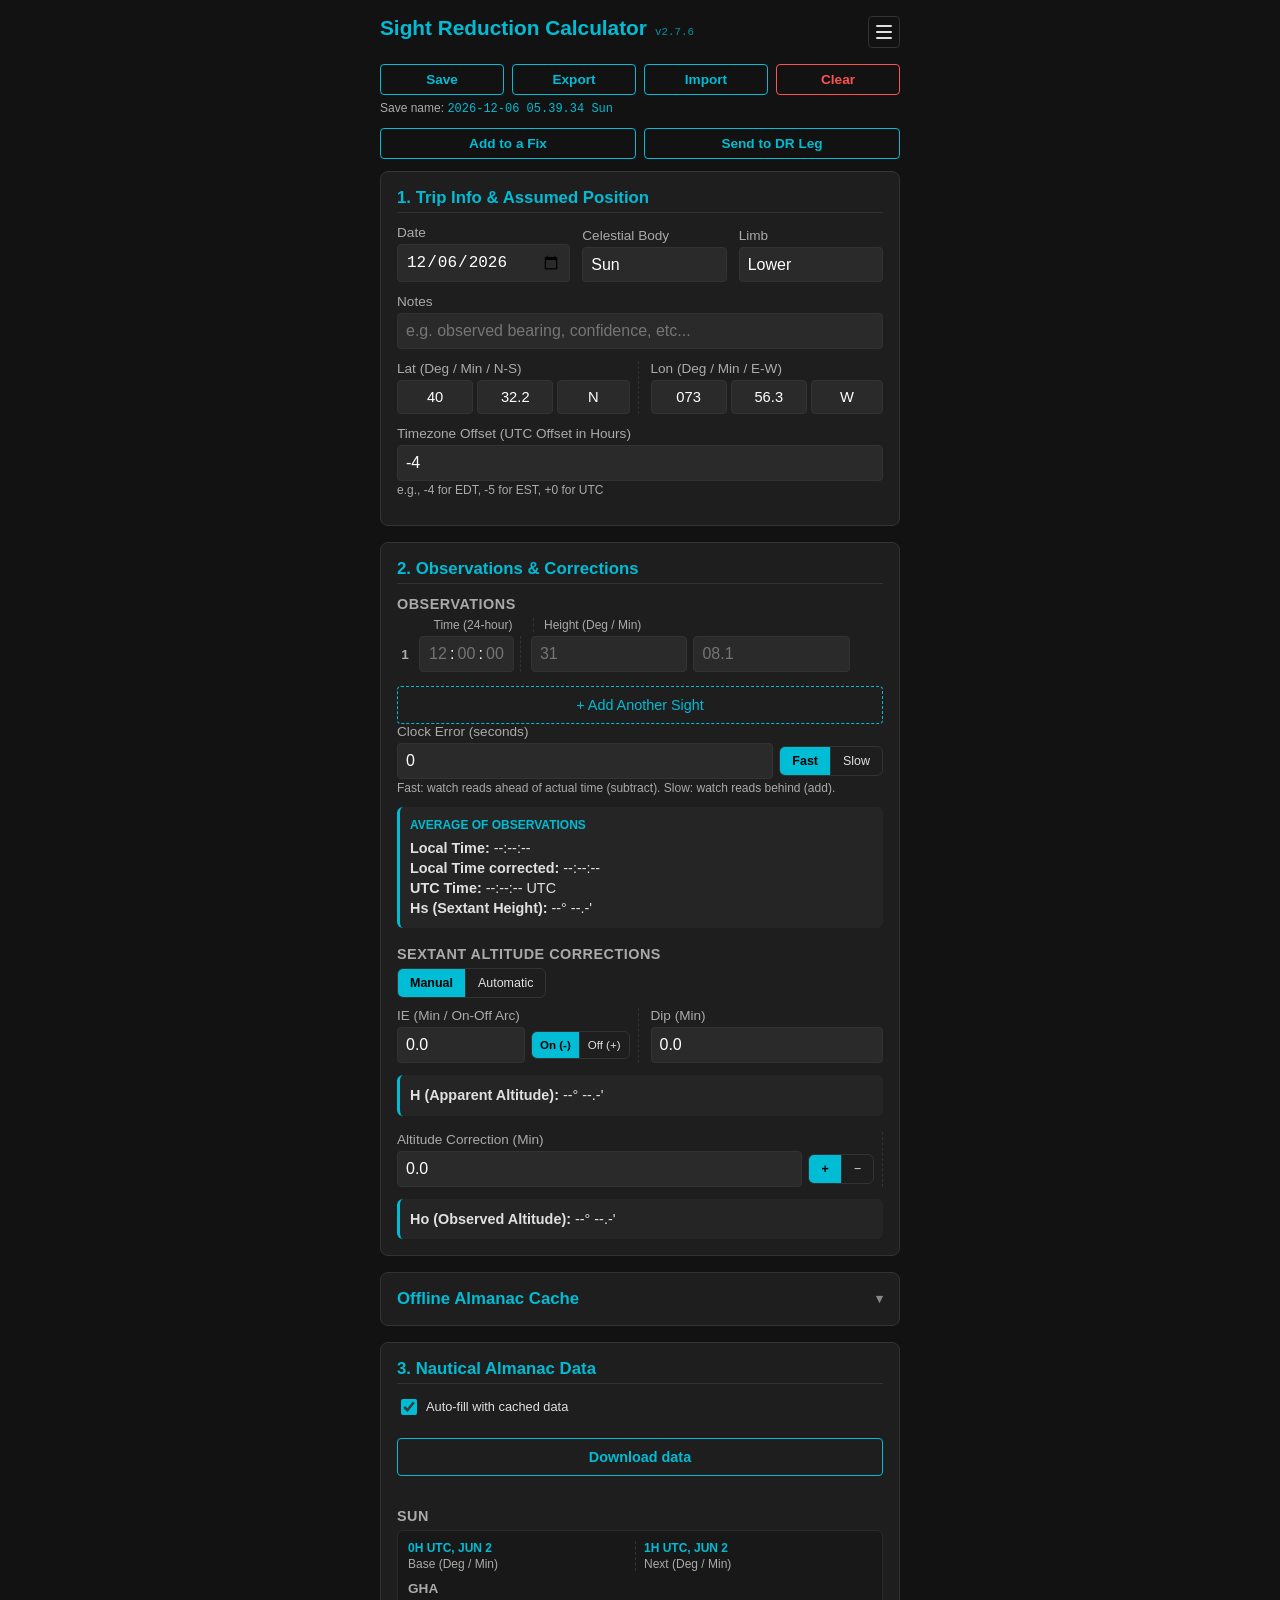
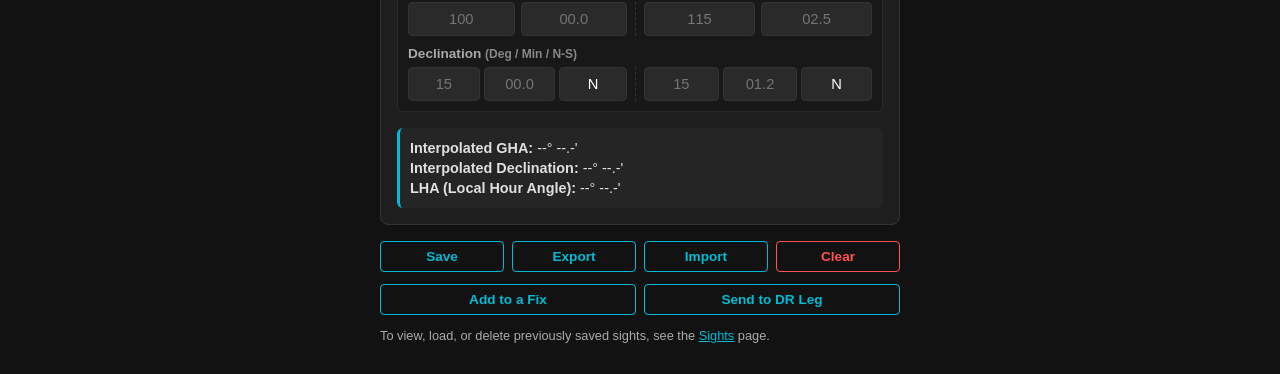
==== commit ea08c47c: "resize to accomodate mobile, refinements by AJ" ====
--- a/index.html
+++ b/index.html
@@ -216,9 +216,9 @@
               </div>
             </div>
             <div class="body-inline-col">
-              <label>Dip (Min)</label>
+              <label>Dip</label>
               <div class="input-row">
-                <input type="text" id="computedDipDisplay" class="narrow-input readonly-display" value="--.-" disabled>
+                <input type="text" id="computedDipDisplay" class="narrow-input readonly-display" value="--.-'" disabled>
               </div>
             </div>
           </div>
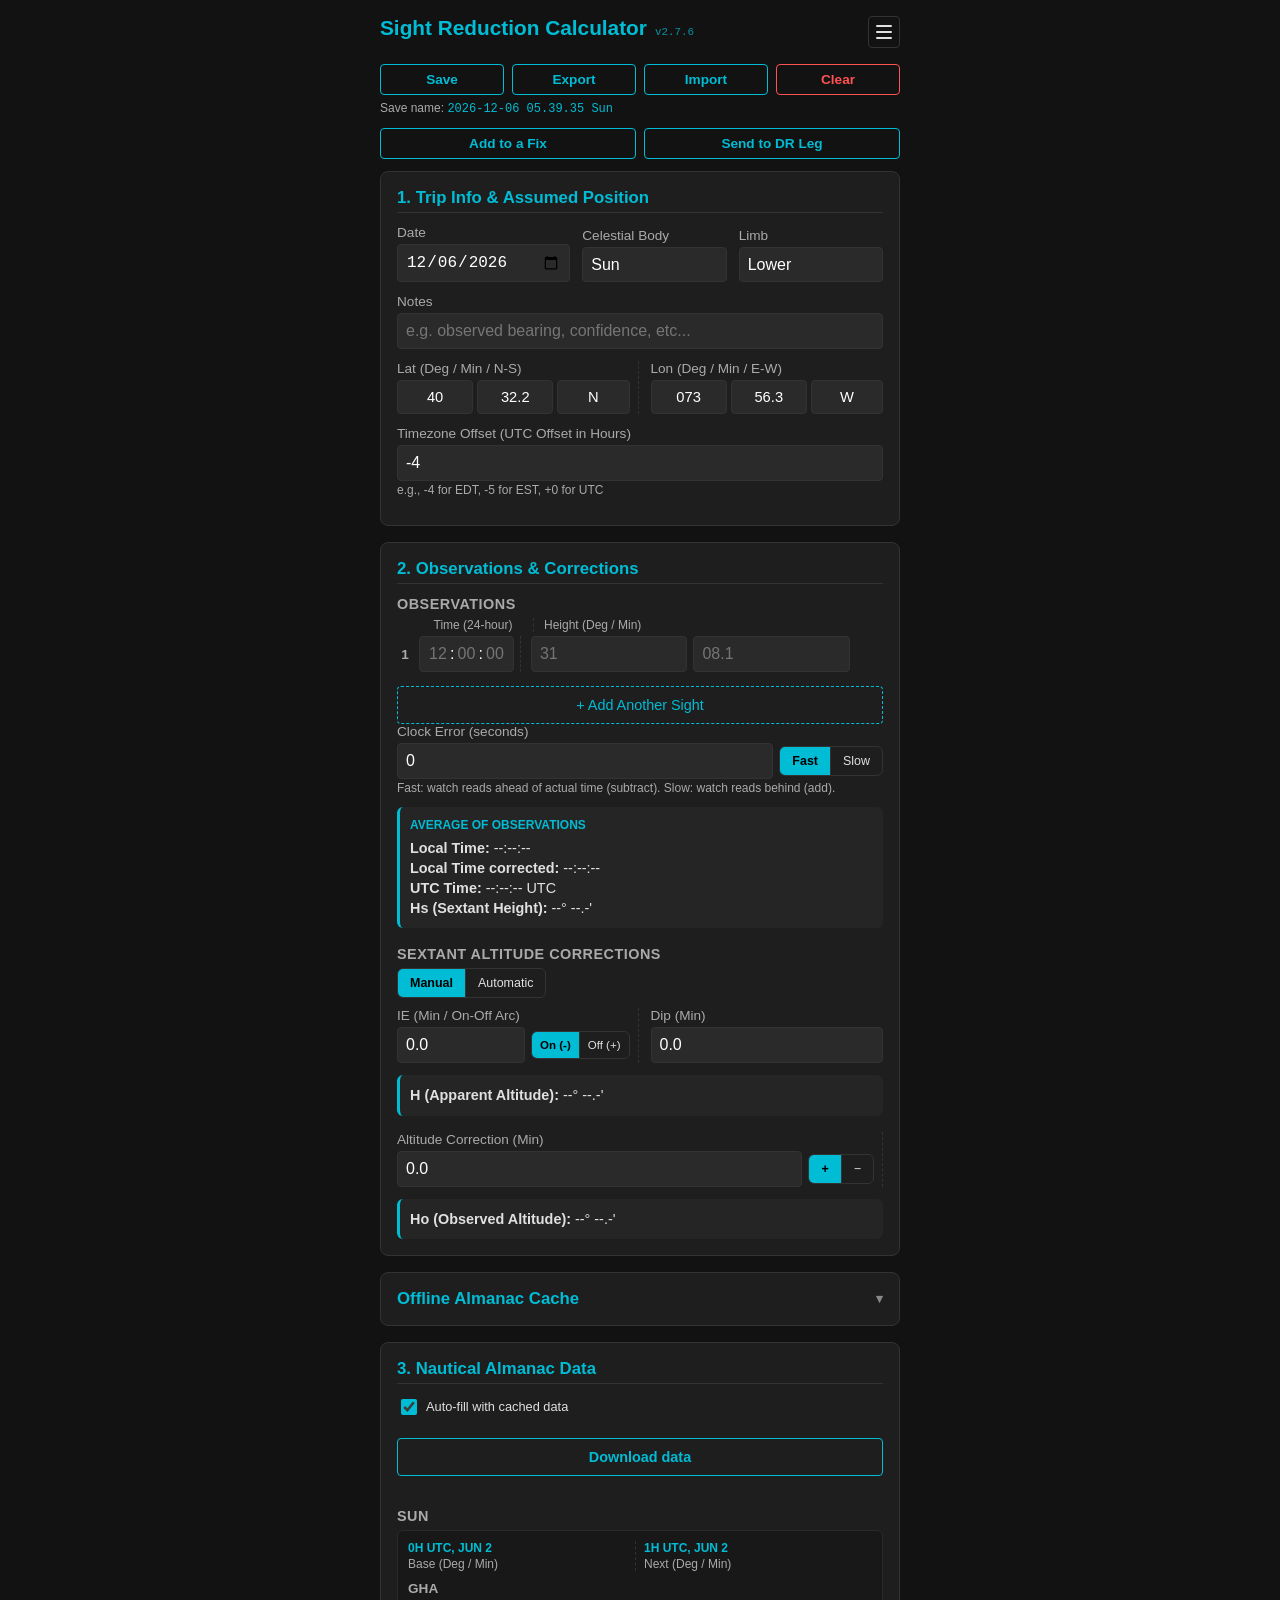
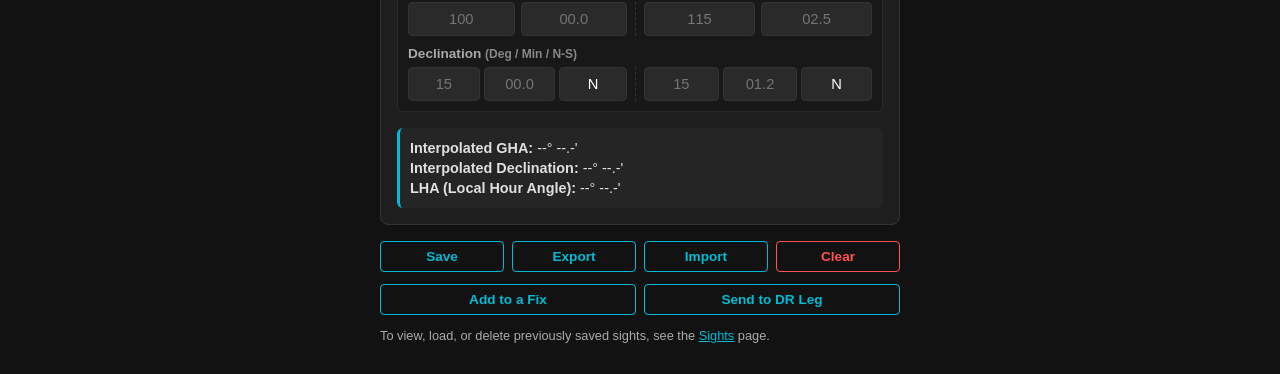
==== commit 0403f988: "Refined mobile display of Dip and IE row" ====
--- a/index.html
+++ b/index.html
@@ -218,7 +218,7 @@
             <div class="body-inline-col">
               <label>Dip</label>
               <div class="input-row">
-                <input type="text" id="computedDipDisplay" class="narrow-input readonly-display" value="--.-'" disabled>
+                <span id="computedDipDisplay" class="computed-value-inline">--.-'</span>
               </div>
             </div>
           </div>
--- a/css/style.css
+++ b/css/style.css
@@ -361,13 +361,14 @@
   font-size: 0.92rem;
 }
 
-/* A field whose value is computed, not typed -- disabled already blocks
-   editing, but browsers' own disabled styling is subtle; this makes it
-   unmistakable at a glance. */
-.readonly-display {
-  font-style: italic;
-  opacity: 0.75;
-  cursor: default;
+/* A calculated value that reads like a normal field's value (same size,
+   color and vertical rhythm as an <input>) but without the box styling
+   that would suggest it's editable. */
+.computed-value-inline {
+  font-size: 1rem;
+  color: #fff;
+  padding: 8px 0;
+  white-space: nowrap;
 }
 
 
